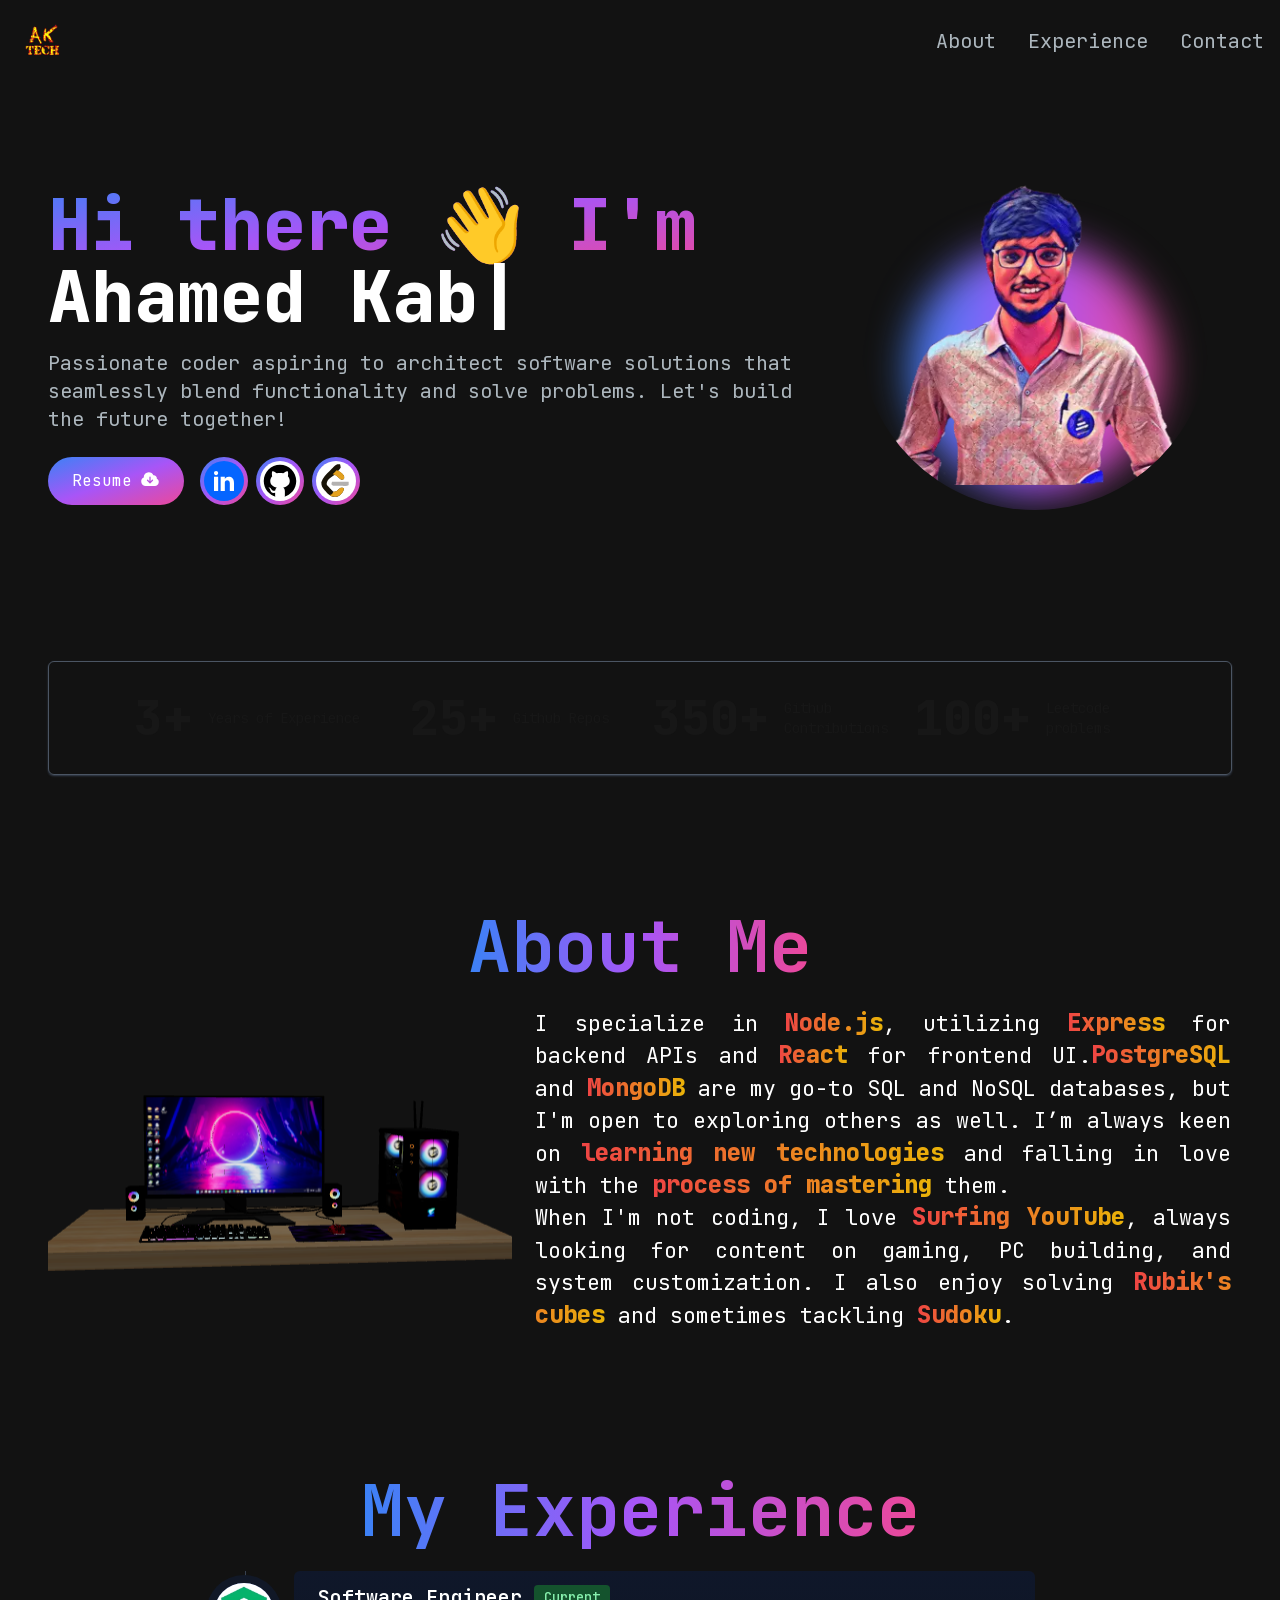
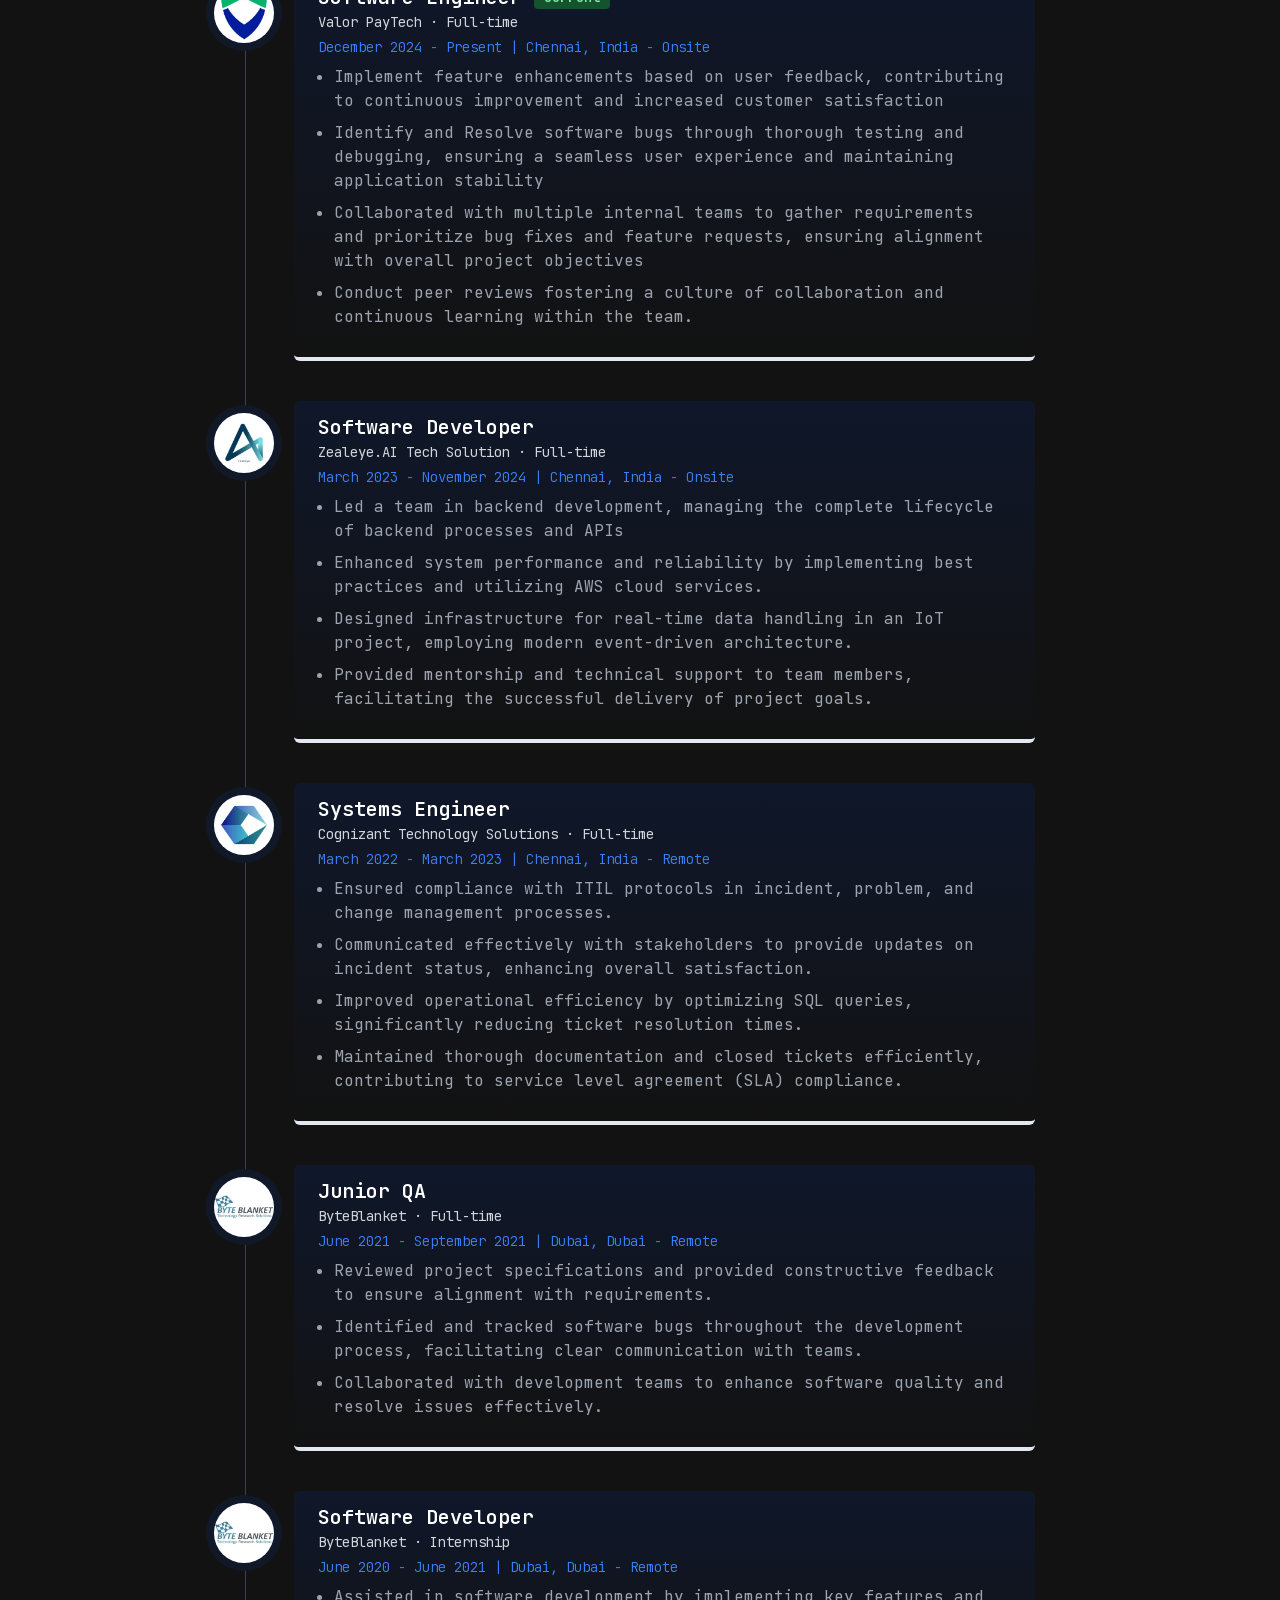
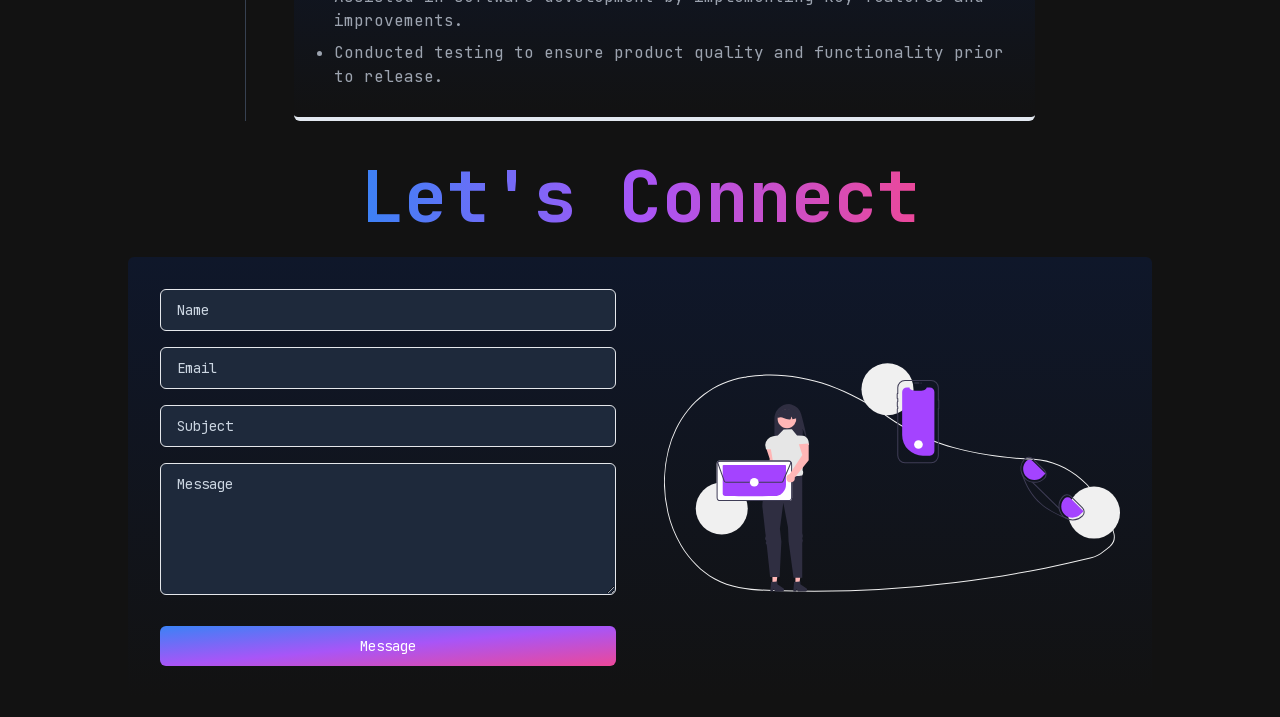
==== index.html @ 82ac4cbe "build release v1.0.0" ====
<!DOCTYPE html><html lang="en"><head><meta charSet="utf-8"/><meta name="viewport" content="width=device-width, initial-scale=1"/><link rel="preload" as="image" href="/assets/me.webp"/><link rel="stylesheet" href="/_next/static/css/5d6eb99ed48c18d6.css" data-precedence="next"/><link rel="preload" as="script" fetchPriority="low" href="/_next/static/chunks/webpack-933ef7fbfdcc2021.js"/><script src="/_next/static/chunks/fd9d1056-e2e73be9bcc6cbc2.js" async=""></script><script src="/_next/static/chunks/117-5543df013e2a34c7.js" async=""></script><script src="/_next/static/chunks/main-app-11e9483196b2728f.js" async=""></script><script src="/_next/static/chunks/b536a0f1-ad74b927c81b9010.js" async=""></script><script src="/_next/static/chunks/269-116ba209f7de1b1a.js" async=""></script><script src="/_next/static/chunks/app/page-adedb5a43abe3341.js" async=""></script><title>Ahamed Kabeer | Portfolio</title><meta name="description" content="Ahamed Kabeer - Fullstack Developer - Portfolio"/><link rel="icon" href="/favicon.ico" type="image/x-icon" sizes="16x16"/><script src="/_next/static/chunks/polyfills-42372ed130431b0a.js" noModule=""></script></head><body class="__variable_89a41b antialiased overflow-x-hidden"><main class="flex min-h-screen flex-col bg-[#121212]"><div class="container mx-auto mt-4 px-6 md:px-12 py-4"><nav class="fixed top-0 left-0 right-0 z-10 bg-[#121212]"><div class="flex flex-wrap items-center justify-between mx-auto p-4"><a href="/" class="text-white text-3xl font-semibold"><img alt="LOGO" loading="lazy" width="50" height="50" decoding="async" data-nimg="1" style="color:transparent" src="/assets/aktechtbg.webp"/></a><div class="mobile-menu block md:hidden"><button class="flex items-center px-3 py-2 border rounded border-slate-200 text-slate-200 hover:text-white hover:border-white"><svg xmlns="http://www.w3.org/2000/svg" viewBox="0 0 24 24" fill="currentColor" aria-hidden="true" data-slot="icon" class="h-5 w-5"><path fill-rule="evenodd" d="M3 6.75A.75.75 0 0 1 3.75 6h16.5a.75.75 0 0 1 0 1.5H3.75A.75.75 0 0 1 3 6.75ZM3 12a.75.75 0 0 1 .75-.75h16.5a.75.75 0 0 1 0 1.5H3.75A.75.75 0 0 1 3 12Zm0 5.25a.75.75 0 0 1 .75-.75h16.5a.75.75 0 0 1 0 1.5H3.75a.75.75 0 0 1-.75-.75Z" clip-rule="evenodd"></path></svg></button></div><div class="menu hidden md:block md:w-auto" id="navbar"><ul class="flex p-4 md:p-0 md:flex-row md:space-x-8 mt-0"><li><a href="#about" class="block py-2 pl-3 pr-4 text-[#ADB7BE] sm:text-xl rounded md:p-0 hover:text-white">About</a></li><li><a href="#experience" class="block py-2 pl-3 pr-4 text-[#ADB7BE] sm:text-xl rounded md:p-0 hover:text-white">Experience</a></li><li><a href="#contact" class="block py-2 pl-3 pr-4 text-[#ADB7BE] sm:text-xl rounded md:p-0 hover:text-white">Contact</a></li></ul></div></div></nav><section class="min-h-[95vh] flex flex-col justify-evenly"><div class="grid grid-cols-1 lg:grid-cols-12 my-4 h-[100%]"><div class="col-span-4 place-self-center mt-4 lg:mt-0 lg:order-1" style="opacity:0;transform:translateX(100%)"><div class="rounded-full bg-transparent relative w-[200px] h-[200px] lg:w-[350px] lg:h-[350px] overflow-hidden mb-6"><div class="bg-gradient-to-r from-blue-500 via-purple-500 to-pink-500 w-[150px] h-[150px] lg:w-[250px] lg:h-[250px] absolute transform -translate-x-1/2 translate-y-1/3 left-1/2 rounded-full blur-[20px]"></div><img alt="me" loading="eager" width="300" height="315" decoding="async" data-nimg="1" class="absolute transform -translate-x-1/2 -translate-y-1/2 top-1/2 left-1/2 object-contain size-[250px] md:size-[300px]" style="color:transparent" src="/assets/me.webp"/></div></div><div class="col-span-8 place-self-center place-items-start gap-4" style="opacity:0;transform:translateX(-100%)"><h1 class="mb-2 lg:mb-4 font-extrabold"><span class="text-transparent text-3xl md:text-4xl lg:text-5xl xl:text-7xl bg-clip-text bg-gradient-to-br from-blue-500 via-purple-500 to-pink-500 ">Hi there <span class="text-white">👋</span> I&#x27;m <!-- --> </span><br/><span class="text-3xl md:text-4xl lg:text-6xl xl:text-7xl text-white"><span class="index-module_type__E-SaG"></span></span></h1><p class="text-[#ADB7BE] text-sm lg:text-xl mb-6">Passionate coder aspiring to architect software solutions that seamlessly blend functionality and solve problems. Let&#x27;s build the future together!</p><div class="flex"><a href="https://drive.google.com/uc?export=download&amp;id=1fbYasujmiErkOaGao3W3VPVMfpAWje-m" target="_blank" aria-label="resume" class="bg-gradient-to-br from-blue-500 via-purple-500 to-pink-500 hover:bg-slate-200 text-white px-6 py-3 rounded-full mr-4"><span class="flex align-middle gap-2">Resume <svg xmlns="http://www.w3.org/2000/svg" viewBox="0 0 24 24" fill="currentColor" aria-hidden="true" data-slot="icon" class="size-5"><path fill-rule="evenodd" d="M10.5 3.75a6 6 0 0 0-5.98 6.496A5.25 5.25 0 0 0 6.75 20.25H18a4.5 4.5 0 0 0 2.206-8.423 3.75 3.75 0 0 0-4.133-4.303A6.001 6.001 0 0 0 10.5 3.75Zm2.25 6a.75.75 0 0 0-1.5 0v4.94l-1.72-1.72a.75.75 0 0 0-1.06 1.06l3 3a.75.75 0 0 0 1.06 0l3-3a.75.75 0 1 0-1.06-1.06l-1.72 1.72V9.75Z" clip-rule="evenodd"></path></svg></span></a><div class="flex gap-2"><a href="https://www.linkedin.com/in/ahamed-kabeer-aktech27/" target="_blank" aria-label="linkedin" class="bg-gradient-to-br from-blue-500 via-purple-500 to-pink-500 px-1 py-1 rounded-full"><span class="block bg-[#0565ff] hover:bg-[#1250b5] rounded-full h-35 w-35"><svg xmlns="http://www.w3.org/2000/svg" x="0px" y="0px" width="40" height="40" viewBox="0 0 48 48"><path fill="transparent" d="M42,37c0,2.762-2.238,5-5,5H11c-2.761,0-5-2.238-5-5V11c0-2.762,2.239-5,5-5h26c2.762,0,5,2.238,5,5V37z"></path><path fill="#FFF" d="M12 19H17V36H12zM14.485 17h-.028C12.965 17 12 15.888 12 14.499 12 13.08 12.995 12 14.514 12c1.521 0 2.458 1.08 2.486 2.499C17 15.887 16.035 17 14.485 17zM36 36h-5v-9.099c0-2.198-1.225-3.698-3.192-3.698-1.501 0-2.313 1.012-2.707 1.99C24.957 25.543 25 26.511 25 27v9h-5V19h5v2.616C25.721 20.5 26.85 19 29.738 19c3.578 0 6.261 2.25 6.261 7.274L36 36 36 36z"></path></svg></span></a><a href="https://github.com/aktech27" target="_blank" aria-label="github" class="bg-gradient-to-br from-blue-500 via-purple-500 to-pink-500 px-1 py-1 rounded-full"><span class="block bg-white hover:bg-slate-400 rounded-full h-35 w-35"><svg xmlns="http://www.w3.org/2000/svg" x="0px" y="0px" width="40" height="40" viewBox="0 0 64 64"><path d="M32 6C17.641 6 6 17.641 6 32c0 12.277 8.512 22.56 19.955 25.286-.592-.141-1.179-.299-1.755-.479V50.85c0 0-.975.325-2.275.325-3.637 0-5.148-3.245-5.525-4.875-.229-.993-.827-1.934-1.469-2.509-.767-.684-1.126-.686-1.131-.92-.01-.491.658-.471.975-.471 1.625 0 2.857 1.729 3.429 2.623 1.417 2.207 2.938 2.577 3.721 2.577.975 0 1.817-.146 2.397-.426.268-1.888 1.108-3.57 2.478-4.774-6.097-1.219-10.4-4.716-10.4-10.4 0-2.928 1.175-5.619 3.133-7.792C19.333 23.641 19 22.494 19 20.625c0-1.235.086-2.751.65-4.225 0 0 3.708.026 7.205 3.338C28.469 19.268 30.196 19 32 19s3.531.268 5.145.738c3.497-3.312 7.205-3.338 7.205-3.338.567 1.474.65 2.99.65 4.225 0 2.015-.268 3.19-.432 3.697C46.466 26.475 47.6 29.124 47.6 32c0 5.684-4.303 9.181-10.4 10.4 1.628 1.43 2.6 3.513 2.6 5.85v8.557c-.576.181-1.162.338-1.755.479C49.488 54.56 58 44.277 58 32 58 17.641 46.359 6 32 6zM33.813 57.93C33.214 57.972 32.61 58 32 58 32.61 58 33.213 57.971 33.813 57.93zM37.786 57.346c-1.164.265-2.357.451-3.575.554C35.429 57.797 36.622 57.61 37.786 57.346zM32 58c-.61 0-1.214-.028-1.813-.07C30.787 57.971 31.39 58 32 58zM29.788 57.9c-1.217-.103-2.411-.289-3.574-.554C27.378 57.61 28.571 57.797 29.788 57.9z"></path></svg></span></a><a href="https://leetcode.com/u/aktech27/" target="_blank" aria-label="leetcode" class="bg-gradient-to-br from-blue-500 via-purple-500 to-pink-500 px-1 py-1 rounded-full"><span class="block bg-white hover:bg-slate-400 rounded-full h-35 w-35"><svg version="1.1" xmlns="http://www.w3.org/2000/svg" width="40" height="40" viewBox="-5 -5 60 60"><path d="M0 0 C0.75 2.1875 0.75 2.1875 1 5 C-0.9375 7.8125 -0.9375 7.8125 -3 10 C-2.443125 10.226875 -1.88625 10.45375 -1.3125 10.6875 C1.72662564 12.41240914 3.75753345 14.32149829 6 17 C6.3125 19.8125 6.3125 19.8125 6 22 C4.27734375 22.72265625 4.27734375 22.72265625 2 23 C-0.44358254 21.31703171 -2.5016468 19.37848495 -4.68359375 17.37109375 C-6.93759323 15.67879655 -6.93759323 15.67879655 -9.55078125 16.578125 C-11.95931108 17.97637836 -13.7821883 19.34904187 -15.75 21.3125 C-16.34296875 21.88613281 -16.9359375 22.45976562 -17.546875 23.05078125 C-19.34159757 25.45821825 -19.88857128 26.99606751 -20 30 C-18.71874277 32.22306481 -18.71874277 32.22306481 -16.75 34.125 C-16.12609375 34.78757813 -15.5021875 35.45015625 -14.859375 36.1328125 C-14.24578125 36.74898437 -13.6321875 37.36515625 -13 38 C-12.21302734 38.86238281 -12.21302734 38.86238281 -11.41015625 39.7421875 C-10.02731131 41.25655105 -10.02731131 41.25655105 -7.6875 41 C-4.73699582 40.0830191 -4.73699582 40.0830191 -2 37.375 C1 35 1 35 3.875 35.1875 C4.57625 35.455625 5.2775 35.72375 6 36 C5.34170069 41.22130545 3.36875461 43.34229276 -0.62109375 46.58984375 C-4.01778116 48.60331527 -6.63839843 48.97732895 -10.546875 48.68359375 C-15.11897665 47.40952084 -17.86880437 44.42621192 -21 41 C-21.59167969 40.41347656 -22.18335938 39.82695313 -22.79296875 39.22265625 C-26.45552055 35.38611149 -28.09821825 32.50022194 -28 27 C-25.84172795 19.53637198 -20.53907661 14.9111148 -15.125 9.5625 C-14.22652344 8.64017578 -13.32804687 7.71785156 -12.40234375 6.76757812 C-11.52964844 5.89681641 -10.65695313 5.02605469 -9.7578125 4.12890625 C-8.9652002 3.33556885 -8.17258789 2.54223145 -7.35595703 1.72485352 C-4.63474183 -0.2674144 -3.29522283 -0.38606191 0 0 Z " fill="#191407" transform="translate(31,0)"></path><path d="M0 0 C8.25 0 16.5 0 25 0 C25 1.65 25 3.3 25 5 C22.52401267 7.47598733 15.89139842 6.1855126 12.5625 6.1875 C10.94891602 6.20586914 10.94891602 6.20586914 9.30273438 6.22460938 C8.27599609 6.22654297 7.24925781 6.22847656 6.19140625 6.23046875 C4.77130249 6.23663208 4.77130249 6.23663208 3.32250977 6.24291992 C1 6 1 6 -1 4 C-0.67 2.68 -0.34 1.36 0 0 Z " fill="#B3B1B0" transform="translate(19,26)"></path><path d="M0 0 C0.70125 0.268125 1.4025 0.53625 2.125 0.8125 C1.4664713 6.03562488 -0.52184096 8.13548254 -4.47265625 11.421875 C-8.4410843 13.71904636 -12.44063186 13.74388216 -16.875 12.8125 C-17.535 12.1525 -18.195 11.4925 -18.875 10.8125 C-17.885 10.4825 -16.895 10.1525 -15.875 9.8125 C-15.58625 9.1525 -15.2975 8.4925 -15 7.8125 C-14.62875 7.1525 -14.2575 6.4925 -13.875 5.8125 C-13.1325 5.668125 -12.39 5.52375 -11.625 5.375 C-8.57616577 4.98742363 -8.57616577 4.98742363 -5.875 2.1875 C-2.875 -0.1875 -2.875 -0.1875 0 0 Z " fill="#E5A21D" transform="translate(34.875,35.1875)"></path><path d="M0 0 C4.7534032 1.39805977 8.11007589 4.02027286 11 8 C11.375 10.875 11.375 10.875 11 13 C9.28125 13.7109375 9.28125 13.7109375 7 14 C4.78125 12.6015625 4.78125 12.6015625 2.5 10.625 C-0.60062154 7.95973971 -1.90717722 7.0232057 -6 6 C-4.02 4.02 -2.04 2.04 0 0 Z " fill="#E2A01E" transform="translate(26,9)"></path></svg></span></a></div></div></div></div><div class="container mx-auto px-4 py-8 rounded-md shadow-sm shadow-gray-700 border-[1px] border-gray-600" style="opacity:0;transform:scale(0)"><div class="flex flex-wrap gap-6 max-w-[80vw] mx-auto"><div class="flex-1 flex gap-4 items-center justify-center"><div class="text-3xl lg:text-5xl font-extrabold"><span>0</span>+</div><div class="text-sm">Years of Experience</div></div><div class="flex-1 flex gap-4 items-center justify-center"><div class="text-3xl lg:text-5xl font-extrabold"><span>0</span>+</div><div class="text-sm">Github Repos</div></div><div class="flex-1 flex gap-4 items-center justify-center"><div class="text-3xl lg:text-5xl font-extrabold"><span>0</span>+</div><div class="text-sm">Github Contributions</div></div><div class="flex-1 flex gap-4 items-center justify-center"><div class="text-3xl lg:text-5xl font-extrabold"><span>0</span>+</div><div class="text-sm">Leetcode problems</div></div></div></div></section><section id="about" class="text-white scroll-mt-[80px] min-h-[60vh]"><div><h2 class="relative text-3xl font-bold my-6 text-center"><span class="text-transparent md:text-4xl lg:text-5xl xl:text-7xl bg-clip-text bg-gradient-to-r from-blue-500 via-purple-500 to-pink-500 ">About Me</span></h2></div><div class="flex flex-col-reverse justify-center gap-6 lg:flex-row"><div class="h-[30vh] lg:h-auto lg:w-[40%]"><div style="position:relative;width:100%;height:100%;overflow:hidden;pointer-events:auto;cursor:grab"><div style="width:100%;height:100%"><canvas style="display:block"></canvas></div></div></div><div class="lg:w-[60%] md:text-[1.35rem] text-justify" style="opacity:0;transform:translateX(100%)"><div>I specialize in <span class="text-transparent font-extrabold md:text-2xl bg-clip-text bg-gradient-to-r from-red-500 to-yellow-500 ">Node.js</span>, utilizing <span class="text-transparent font-extrabold md:text-2xl bg-clip-text bg-gradient-to-r from-red-500 to-yellow-500 ">Express</span> for backend APIs and <span class="text-transparent font-extrabold md:text-2xl bg-clip-text bg-gradient-to-r from-red-500 to-yellow-500 ">React</span> for frontend UI.<span class="text-transparent font-extrabold md:text-2xl bg-clip-text bg-gradient-to-r from-red-500 to-yellow-500 ">PostgreSQL</span> and <span class="text-transparent font-extrabold md:text-2xl bg-clip-text bg-gradient-to-r from-red-500 to-yellow-500 ">MongoDB</span> are my go-to SQL and NoSQL databases, but I&#x27;m open to exploring others as well. I’m always keen on <span class="text-transparent font-extrabold md:text-2xl bg-clip-text bg-gradient-to-r from-red-500 to-yellow-500 ">learning new technologies</span> and falling in love with the <span class="text-transparent font-extrabold md:text-2xl bg-clip-text bg-gradient-to-r from-red-500 to-yellow-500 ">process of mastering</span> them.</div><div>When I&#x27;m not coding, I love <span class="text-transparent font-extrabold md:text-2xl bg-clip-text bg-gradient-to-r from-red-500 to-yellow-500 ">Surfing YouTube</span>, always looking for content on gaming, PC building, and system customization. I also enjoy solving <span class="text-transparent font-extrabold md:text-2xl bg-clip-text bg-gradient-to-r from-red-500 to-yellow-500 "> Rubik&#x27;s cubes</span> and sometimes tackling <span class="text-transparent font-extrabold md:text-2xl bg-clip-text bg-gradient-to-r from-red-500 to-yellow-500 ">Sudoku</span>.</div></div></div></section><section id="experience" class="scroll-mt-[80px]"><div><h2 class="relative text-3xl font-bold my-6 text-center"><span class="text-transparent md:text-4xl lg:text-5xl xl:text-7xl bg-clip-text bg-gradient-to-r from-blue-500 via-purple-500 to-pink-500 ">My Experience</span></h2></div><ol class="relative border-s border-gray-700 mx-auto w-auto md:w-3/4 lg:w-2/3"><li class="mb-10 ml-4 md:ml-12 px-6 py-3 border-slate-200 border-b-4 bg-gradient-to-b from-slate-900 rounded-md" style="opacity:0;transform:translateY(50%)"><span class="absolute -left-4 md:-left-8 flex items-center justify-center size-[30px] md:size-[60px] rounded-full ring-4 md:ring-8 ring-gray-900 bg-blue-900 overflow-hidden"><img alt="valor-logo" loading="lazy" width="100" height="100" decoding="async" data-nimg="1" class="object-contain" style="color:transparent" src="/assets/valor.webp"/></span><h3 class="flex items-center mb-1 text-lg md:text-xl font-semibold text-white">Software Engineer<!-- --> <span class="text-sm font-medium me-2 px-2.5 py-0.5 rounded bg-green-900 text-green-300 ms-3">Current</span></h3><span class="block mb-2 text-sm md:text-md font-normal leading-none text-gray-300">Valor PayTech · Full-time</span><time class="block mb-2 text-xs md:text-sm font-light leading-none text-blue-500">December 2024 - Present<!-- --> | <!-- -->Chennai, India - Onsite</time><ul class="mb-4 text-xs md:text-base font-normal text-gray-400 list-disc"><li class="mb-2 ml-4">Implement feature enhancements based on user feedback, contributing to continuous improvement and increased customer satisfaction</li><li class="mb-2 ml-4">Identify and Resolve software bugs through thorough testing and debugging, ensuring a seamless user experience and maintaining application stability</li><li class="mb-2 ml-4">Collaborated with multiple internal teams to gather requirements and prioritize bug fixes and feature requests, ensuring alignment with overall project objectives</li><li class="mb-2 ml-4">Conduct peer reviews fostering a culture of collaboration and continuous learning within the team.</li></ul></li><li class="mb-10 ml-4 md:ml-12 px-6 py-3 border-slate-200 border-b-4 bg-gradient-to-b from-slate-900 rounded-md" style="opacity:0;transform:translateY(50%)"><span class="absolute -left-4 md:-left-8 flex items-center justify-center size-[30px] md:size-[60px] rounded-full ring-4 md:ring-8 ring-gray-900 bg-blue-900 overflow-hidden"><img alt="zealeye-logo" loading="lazy" width="100" height="100" decoding="async" data-nimg="1" class="object-contain" style="color:transparent" src="/assets/zealeye.webp"/></span><h3 class="flex items-center mb-1 text-lg md:text-xl font-semibold text-white">Software Developer<!-- --> </h3><span class="block mb-2 text-sm md:text-md font-normal leading-none text-gray-300">Zealeye.AI Tech Solution · Full-time</span><time class="block mb-2 text-xs md:text-sm font-light leading-none text-blue-500">March 2023 - November 2024<!-- --> | <!-- -->Chennai, India - Onsite</time><ul class="mb-4 text-xs md:text-base font-normal text-gray-400 list-disc"><li class="mb-2 ml-4">Led a team in backend development, managing the complete lifecycle of backend processes and APIs</li><li class="mb-2 ml-4">Enhanced system performance and reliability by implementing best practices and utilizing AWS cloud services.</li><li class="mb-2 ml-4">Designed infrastructure for real-time data handling in an IoT project, employing modern event-driven architecture.</li><li class="mb-2 ml-4">Provided mentorship and technical support to team members, facilitating the successful delivery of project goals.</li></ul></li><li class="mb-10 ml-4 md:ml-12 px-6 py-3 border-slate-200 border-b-4 bg-gradient-to-b from-slate-900 rounded-md" style="opacity:0;transform:translateY(50%)"><span class="absolute -left-4 md:-left-8 flex items-center justify-center size-[30px] md:size-[60px] rounded-full ring-4 md:ring-8 ring-gray-900 bg-blue-900 overflow-hidden"><img alt="cognizant-logo" loading="lazy" width="100" height="100" decoding="async" data-nimg="1" class="object-contain" style="color:transparent" src="/assets/cognizant.webp"/></span><h3 class="flex items-center mb-1 text-lg md:text-xl font-semibold text-white">Systems Engineer<!-- --> </h3><span class="block mb-2 text-sm md:text-md font-normal leading-none text-gray-300">Cognizant Technology Solutions · Full-time</span><time class="block mb-2 text-xs md:text-sm font-light leading-none text-blue-500">March 2022 - March 2023<!-- --> | <!-- -->Chennai, India - Remote</time><ul class="mb-4 text-xs md:text-base font-normal text-gray-400 list-disc"><li class="mb-2 ml-4">Ensured compliance with ITIL protocols in incident, problem, and change management processes.</li><li class="mb-2 ml-4">Communicated effectively with stakeholders to provide updates on incident status, enhancing overall satisfaction.</li><li class="mb-2 ml-4">Improved operational efficiency by optimizing SQL queries, significantly reducing ticket resolution times.</li><li class="mb-2 ml-4">Maintained thorough documentation and closed tickets efficiently, contributing to service level agreement (SLA) compliance.</li></ul></li><li class="mb-10 ml-4 md:ml-12 px-6 py-3 border-slate-200 border-b-4 bg-gradient-to-b from-slate-900 rounded-md" style="opacity:0;transform:translateY(50%)"><span class="absolute -left-4 md:-left-8 flex items-center justify-center size-[30px] md:size-[60px] rounded-full ring-4 md:ring-8 ring-gray-900 bg-blue-900 overflow-hidden"><img alt="byteblanket-logo" loading="lazy" width="100" height="100" decoding="async" data-nimg="1" class="object-contain" style="color:transparent" src="/assets/byteblanket.webp"/></span><h3 class="flex items-center mb-1 text-lg md:text-xl font-semibold text-white">Junior QA<!-- --> </h3><span class="block mb-2 text-sm md:text-md font-normal leading-none text-gray-300">ByteBlanket · Full-time</span><time class="block mb-2 text-xs md:text-sm font-light leading-none text-blue-500">June 2021 - September 2021<!-- --> | <!-- -->Dubai, Dubai - Remote</time><ul class="mb-4 text-xs md:text-base font-normal text-gray-400 list-disc"><li class="mb-2 ml-4">Reviewed project specifications and provided constructive feedback to ensure alignment with requirements.</li><li class="mb-2 ml-4">Identified and tracked software bugs throughout the development process, facilitating clear communication with teams.</li><li class="mb-2 ml-4">Collaborated with development teams to enhance software quality and resolve issues effectively.</li></ul></li><li class="mb-10 ml-4 md:ml-12 px-6 py-3 border-slate-200 border-b-4 bg-gradient-to-b from-slate-900 rounded-md" style="opacity:0;transform:translateY(50%)"><span class="absolute -left-4 md:-left-8 flex items-center justify-center size-[30px] md:size-[60px] rounded-full ring-4 md:ring-8 ring-gray-900 bg-blue-900 overflow-hidden"><img alt="byteblanket-logo" loading="lazy" width="100" height="100" decoding="async" data-nimg="1" class="object-contain" style="color:transparent" src="/assets/byteblanket.webp"/></span><h3 class="flex items-center mb-1 text-lg md:text-xl font-semibold text-white">Software Developer<!-- --> </h3><span class="block mb-2 text-sm md:text-md font-normal leading-none text-gray-300">ByteBlanket · Internship</span><time class="block mb-2 text-xs md:text-sm font-light leading-none text-blue-500">June 2020 - June 2021<!-- --> | <!-- -->Dubai, Dubai - Remote</time><ul class="mb-4 text-xs md:text-base font-normal text-gray-400 list-disc"><li class="mb-2 ml-4">Assisted in software development by implementing key features and improvements.</li><li class="mb-2 ml-4">Conducted testing to ensure product quality and functionality prior to release.</li></ul></li></ol></section><section id="contact" class="text-white scroll-mt-[80px] min-h-[60vh]"><div><h2 class="relative text-3xl font-bold my-6 text-center"><span class="text-transparent md:text-4xl lg:text-5xl xl:text-7xl bg-clip-text bg-gradient-to-r from-blue-500 via-purple-500 to-pink-500 ">Let&#x27;s Connect</span></h2></div><div class="mt-6"><div class="grid sm:grid-cols-2 items-start gap-12 p-8 mx-auto max-w-5xl bg-gradient-to-b from-slate-900 rounded-md"><form class="ml-auto space-y-4"><input type="text" placeholder="Name" required="" class="w-full bg-slate-800 placeholder-slate-300 text-white rounded-md py-2.5 px-4 border text-sm outline-none focus:border-blue-500" name="name"/><input type="email" placeholder="Email" required="" class="w-full bg-slate-800 placeholder-slate-300 text-white rounded-md py-2.5 px-4 border text-sm outline-none focus:border-blue-500" name="email"/><input type="text" placeholder="Subject" required="" class="w-full bg-slate-800 placeholder-slate-300 text-white rounded-md py-2.5 px-4 border text-sm outline-none focus:border-blue-500" name="subject"/><textarea name="message" placeholder="Message" rows="6" class="w-full bg-slate-800 placeholder-slate-300 text-white rounded-md px-4 border text-sm pt-2.5 outline-none focus:border-blue-500"></textarea><button type="submit" class="rounded-md text-sm px-4 py-2.5 w-full !mt-6 bg-gradient-to-br from-blue-500 via-purple-500 to-pink-500 hover:bg-slate-200 text-white mr-4">Message</button></form><div class="relative h-full"><img alt="Contact" loading="lazy" decoding="async" data-nimg="fill" style="position:absolute;height:100%;width:100%;left:0;top:0;right:0;bottom:0;color:transparent" src="/assets/contact.svg"/></div></div></div></section></div></main><script src="/_next/static/chunks/webpack-933ef7fbfdcc2021.js" async=""></script><script>(self.__next_f=self.__next_f||[]).push([0]);self.__next_f.push([2,null])</script><script>self.__next_f.push([1,"1:HL[\"/_next/static/css/5d6eb99ed48c18d6.css\",\"style\"]\n"])</script><script>self.__next_f.push([1,"2:I[2846,[],\"\"]\n4:I[2593,[\"689\",\"static/chunks/b536a0f1-ad74b927c81b9010.js\",\"269\",\"static/chunks/269-116ba209f7de1b1a.js\",\"931\",\"static/chunks/app/page-adedb5a43abe3341.js\"],\"default\"]\n5:I[9166,[\"689\",\"static/chunks/b536a0f1-ad74b927c81b9010.js\",\"269\",\"static/chunks/269-116ba209f7de1b1a.js\",\"931\",\"static/chunks/app/page-adedb5a43abe3341.js\"],\"default\"]\n6:I[9535,[\"689\",\"static/chunks/b536a0f1-ad74b927c81b9010.js\",\"269\",\"static/chunks/269-116ba209f7de1b1a.js\",\"931\",\"static/chunks/app/page-adedb5a43abe3341.js\"],\"default\"]\n7:I[5373,[\"689\",\"static/chunks/b536a0f1-ad74b927c81b9010.js\",\"269\",\"static/chunks/269-116ba209f7de1b1a.js\",\"931\",\"static/chunks/app/page-adedb5a43abe3341.js\"],\"default\"]\n8:I[4048,[\"689\",\"static/chunks/b536a0f1-ad74b927c81b9010.js\",\"269\",\"static/chunks/269-116ba209f7de1b1a.js\",\"931\",\"static/chunks/app/page-adedb5a43abe3341.js\"],\"default\"]\n9:I[4707,[],\"\"]\na:I[6423,[],\"\"]\nc:I[1060,[],\"\"]\nd:[]\n"])</script><script>self.__next_f.push([1,"0:[\"$\",\"$L2\",null,{\"buildId\":\"WBBKuAJ203uMpIQsUr0Ee\",\"assetPrefix\":\"\",\"urlParts\":[\"\",\"\"],\"initialTree\":[\"\",{\"children\":[\"__PAGE__\",{}]},\"$undefined\",\"$undefined\",true],\"initialSeedData\":[\"\",{\"children\":[\"__PAGE__\",{},[[\"$L3\",[\"$\",\"main\",null,{\"className\":\"flex min-h-screen flex-col bg-[#121212]\",\"children\":[\"$\",\"div\",null,{\"className\":\"container mx-auto mt-4 px-6 md:px-12 py-4\",\"children\":[[\"$\",\"$L4\",null,{}],[\"$\",\"$L5\",null,{}],[\"$\",\"$L6\",null,{}],[\"$\",\"$L7\",null,{}],[\"$\",\"$L8\",null,{}]]}]}],null],null],null]},[[[[\"$\",\"link\",\"0\",{\"rel\":\"stylesheet\",\"href\":\"/_next/static/css/5d6eb99ed48c18d6.css\",\"precedence\":\"next\",\"crossOrigin\":\"$undefined\"}]],[\"$\",\"html\",null,{\"lang\":\"en\",\"children\":[\"$\",\"body\",null,{\"className\":\"__variable_89a41b antialiased overflow-x-hidden\",\"children\":[\"$\",\"$L9\",null,{\"parallelRouterKey\":\"children\",\"segmentPath\":[\"children\"],\"error\":\"$undefined\",\"errorStyles\":\"$undefined\",\"errorScripts\":\"$undefined\",\"template\":[\"$\",\"$La\",null,{}],\"templateStyles\":\"$undefined\",\"templateScripts\":\"$undefined\",\"notFound\":[[\"$\",\"title\",null,{\"children\":\"404: This page could not be found.\"}],[\"$\",\"div\",null,{\"style\":{\"fontFamily\":\"system-ui,\\\"Segoe UI\\\",Roboto,Helvetica,Arial,sans-serif,\\\"Apple Color Emoji\\\",\\\"Segoe UI Emoji\\\"\",\"height\":\"100vh\",\"textAlign\":\"center\",\"display\":\"flex\",\"flexDirection\":\"column\",\"alignItems\":\"center\",\"justifyContent\":\"center\"},\"children\":[\"$\",\"div\",null,{\"children\":[[\"$\",\"style\",null,{\"dangerouslySetInnerHTML\":{\"__html\":\"body{color:#000;background:#fff;margin:0}.next-error-h1{border-right:1px solid rgba(0,0,0,.3)}@media (prefers-color-scheme:dark){body{color:#fff;background:#000}.next-error-h1{border-right:1px solid rgba(255,255,255,.3)}}\"}}],[\"$\",\"h1\",null,{\"className\":\"next-error-h1\",\"style\":{\"display\":\"inline-block\",\"margin\":\"0 20px 0 0\",\"padding\":\"0 23px 0 0\",\"fontSize\":24,\"fontWeight\":500,\"verticalAlign\":\"top\",\"lineHeight\":\"49px\"},\"children\":\"404\"}],[\"$\",\"div\",null,{\"style\":{\"display\":\"inline-block\"},\"children\":[\"$\",\"h2\",null,{\"style\":{\"fontSize\":14,\"fontWeight\":400,\"lineHeight\":\"49px\",\"margin\":0},\"children\":\"This page could not be found.\"}]}]]}]}]],\"notFoundStyles\":[]}]}]}]],null],null],\"couldBeIntercepted\":false,\"initialHead\":[null,\"$Lb\"],\"globalErrorComponent\":\"$c\",\"missingSlots\":\"$Wd\"}]\n"])</script><script>self.__next_f.push([1,"b:[[\"$\",\"meta\",\"0\",{\"name\":\"viewport\",\"content\":\"width=device-width, initial-scale=1\"}],[\"$\",\"meta\",\"1\",{\"charSet\":\"utf-8\"}],[\"$\",\"title\",\"2\",{\"children\":\"Ahamed Kabeer | Portfolio\"}],[\"$\",\"meta\",\"3\",{\"name\":\"description\",\"content\":\"Ahamed Kabeer - Fullstack Developer - Portfolio\"}],[\"$\",\"link\",\"4\",{\"rel\":\"icon\",\"href\":\"/favicon.ico\",\"type\":\"image/x-icon\",\"sizes\":\"16x16\"}]]\n3:null\n"])</script></body></html>
---- _next/static/css/5d6eb99ed48c18d6.css ----
@font-face{font-family:__JetBrains_Mono_89a41b;font-style:normal;font-weight:100;font-display:swap;src:url(/_next/static/media/886030b0b59bc5a7-s.woff2) format("woff2");unicode-range:u+0460-052f,u+1c80-1c8a,u+20b4,u+2de0-2dff,u+a640-a69f,u+fe2e-fe2f}@font-face{font-family:__JetBrains_Mono_89a41b;font-style:normal;font-weight:100;font-display:swap;src:url(/_next/static/media/0aa834ed78bf6d07-s.woff2) format("woff2");unicode-range:u+0301,u+0400-045f,u+0490-0491,u+04b0-04b1,u+2116}@font-face{font-family:__JetBrains_Mono_89a41b;font-style:normal;font-weight:100;font-display:swap;src:url(/_next/static/media/67957d42bae0796d-s.woff2) format("woff2");unicode-range:u+0370-0377,u+037a-037f,u+0384-038a,u+038c,u+038e-03a1,u+03a3-03ff}@font-face{font-family:__JetBrains_Mono_89a41b;font-style:normal;font-weight:100;font-display:swap;src:url(/_next/static/media/f911b923c6adde36-s.woff2) format("woff2");unicode-range:u+0102-0103,u+0110-0111,u+0128-0129,u+0168-0169,u+01a0-01a1,u+01af-01b0,u+0300-0301,u+0303-0304,u+0308-0309,u+0323,u+0329,u+1ea0-1ef9,u+20ab}@font-face{font-family:__JetBrains_Mono_89a41b;font-style:normal;font-weight:100;font-display:swap;src:url(/_next/static/media/939c4f875ee75fbb-s.woff2) format("woff2");unicode-range:u+0100-02ba,u+02bd-02c5,u+02c7-02cc,u+02ce-02d7,u+02dd-02ff,u+0304,u+0308,u+0329,u+1d00-1dbf,u+1e00-1e9f,u+1ef2-1eff,u+2020,u+20a0-20ab,u+20ad-20c4,u+2113,u+2c60-2c7f,u+a720-a7ff}@font-face{font-family:__JetBrains_Mono_89a41b;font-style:normal;font-weight:100;font-display:swap;src:url(/_next/static/media/bb3ef058b751a6ad-s.p.woff2) format("woff2");unicode-range:u+00??,u+0131,u+0152-0153,u+02bb-02bc,u+02c6,u+02da,u+02dc,u+0304,u+0308,u+0329,u+2000-206f,u+20ac,u+2122,u+2191,u+2193,u+2212,u+2215,u+feff,u+fffd}@font-face{font-family:__JetBrains_Mono_89a41b;font-style:normal;font-weight:200;font-display:swap;src:url(/_next/static/media/886030b0b59bc5a7-s.woff2) format("woff2");unicode-range:u+0460-052f,u+1c80-1c8a,u+20b4,u+2de0-2dff,u+a640-a69f,u+fe2e-fe2f}@font-face{font-family:__JetBrains_Mono_89a41b;font-style:normal;font-weight:200;font-display:swap;src:url(/_next/static/media/0aa834ed78bf6d07-s.woff2) format("woff2");unicode-range:u+0301,u+0400-045f,u+0490-0491,u+04b0-04b1,u+2116}@font-face{font-family:__JetBrains_Mono_89a41b;font-style:normal;font-weight:200;font-display:swap;src:url(/_next/static/media/67957d42bae0796d-s.woff2) format("woff2");unicode-range:u+0370-0377,u+037a-037f,u+0384-038a,u+038c,u+038e-03a1,u+03a3-03ff}@font-face{font-family:__JetBrains_Mono_89a41b;font-style:normal;font-weight:200;font-display:swap;src:url(/_next/static/media/f911b923c6adde36-s.woff2) format("woff2");unicode-range:u+0102-0103,u+0110-0111,u+0128-0129,u+0168-0169,u+01a0-01a1,u+01af-01b0,u+0300-0301,u+0303-0304,u+0308-0309,u+0323,u+0329,u+1ea0-1ef9,u+20ab}@font-face{font-family:__JetBrains_Mono_89a41b;font-style:normal;font-weight:200;font-display:swap;src:url(/_next/static/media/939c4f875ee75fbb-s.woff2) format("woff2");unicode-range:u+0100-02ba,u+02bd-02c5,u+02c7-02cc,u+02ce-02d7,u+02dd-02ff,u+0304,u+0308,u+0329,u+1d00-1dbf,u+1e00-1e9f,u+1ef2-1eff,u+2020,u+20a0-20ab,u+20ad-20c4,u+2113,u+2c60-2c7f,u+a720-a7ff}@font-face{font-family:__JetBrains_Mono_89a41b;font-style:normal;font-weight:200;font-display:swap;src:url(/_next/static/media/bb3ef058b751a6ad-s.p.woff2) format("woff2");unicode-range:u+00??,u+0131,u+0152-0153,u+02bb-02bc,u+02c6,u+02da,u+02dc,u+0304,u+0308,u+0329,u+2000-206f,u+20ac,u+2122,u+2191,u+2193,u+2212,u+2215,u+feff,u+fffd}@font-face{font-family:__JetBrains_Mono_89a41b;font-style:normal;font-weight:300;font-display:swap;src:url(/_next/static/media/886030b0b59bc5a7-s.woff2) format("woff2");unicode-range:u+0460-052f,u+1c80-1c8a,u+20b4,u+2de0-2dff,u+a640-a69f,u+fe2e-fe2f}@font-face{font-family:__JetBrains_Mono_89a41b;font-style:normal;font-weight:300;font-display:swap;src:url(/_next/static/media/0aa834ed78bf6d07-s.woff2) format("woff2");unicode-range:u+0301,u+0400-045f,u+0490-0491,u+04b0-04b1,u+2116}@font-face{font-family:__JetBrains_Mono_89a41b;font-style:normal;font-weight:300;font-display:swap;src:url(/_next/static/media/67957d42bae0796d-s.woff2) format("woff2");unicode-range:u+0370-0377,u+037a-037f,u+0384-038a,u+038c,u+038e-03a1,u+03a3-03ff}@font-face{font-family:__JetBrains_Mono_89a41b;font-style:normal;font-weight:300;font-display:swap;src:url(/_next/static/media/f911b923c6adde36-s.woff2) format("woff2");unicode-range:u+0102-0103,u+0110-0111,u+0128-0129,u+0168-0169,u+01a0-01a1,u+01af-01b0,u+0300-0301,u+0303-0304,u+0308-0309,u+0323,u+0329,u+1ea0-1ef9,u+20ab}@font-face{font-family:__JetBrains_Mono_89a41b;font-style:normal;font-weight:300;font-display:swap;src:url(/_next/static/media/939c4f875ee75fbb-s.woff2) format("woff2");unicode-range:u+0100-02ba,u+02bd-02c5,u+02c7-02cc,u+02ce-02d7,u+02dd-02ff,u+0304,u+0308,u+0329,u+1d00-1dbf,u+1e00-1e9f,u+1ef2-1eff,u+2020,u+20a0-20ab,u+20ad-20c4,u+2113,u+2c60-2c7f,u+a720-a7ff}@font-face{font-family:__JetBrains_Mono_89a41b;font-style:normal;font-weight:300;font-display:swap;src:url(/_next/static/media/bb3ef058b751a6ad-s.p.woff2) format("woff2");unicode-range:u+00??,u+0131,u+0152-0153,u+02bb-02bc,u+02c6,u+02da,u+02dc,u+0304,u+0308,u+0329,u+2000-206f,u+20ac,u+2122,u+2191,u+2193,u+2212,u+2215,u+feff,u+fffd}@font-face{font-family:__JetBrains_Mono_89a41b;font-style:normal;font-weight:400;font-display:swap;src:url(/_next/static/media/886030b0b59bc5a7-s.woff2) format("woff2");unicode-range:u+0460-052f,u+1c80-1c8a,u+20b4,u+2de0-2dff,u+a640-a69f,u+fe2e-fe2f}@font-face{font-family:__JetBrains_Mono_89a41b;font-style:normal;font-weight:400;font-display:swap;src:url(/_next/static/media/0aa834ed78bf6d07-s.woff2) format("woff2");unicode-range:u+0301,u+0400-045f,u+0490-0491,u+04b0-04b1,u+2116}@font-face{font-family:__JetBrains_Mono_89a41b;font-style:normal;font-weight:400;font-display:swap;src:url(/_next/static/media/67957d42bae0796d-s.woff2) format("woff2");unicode-range:u+0370-0377,u+037a-037f,u+0384-038a,u+038c,u+038e-03a1,u+03a3-03ff}@font-face{font-family:__JetBrains_Mono_89a41b;font-style:normal;font-weight:400;font-display:swap;src:url(/_next/static/media/f911b923c6adde36-s.woff2) format("woff2");unicode-range:u+0102-0103,u+0110-0111,u+0128-0129,u+0168-0169,u+01a0-01a1,u+01af-01b0,u+0300-0301,u+0303-0304,u+0308-0309,u+0323,u+0329,u+1ea0-1ef9,u+20ab}@font-face{font-family:__JetBrains_Mono_89a41b;font-style:normal;font-weight:400;font-display:swap;src:url(/_next/static/media/939c4f875ee75fbb-s.woff2) format("woff2");unicode-range:u+0100-02ba,u+02bd-02c5,u+02c7-02cc,u+02ce-02d7,u+02dd-02ff,u+0304,u+0308,u+0329,u+1d00-1dbf,u+1e00-1e9f,u+1ef2-1eff,u+2020,u+20a0-20ab,u+20ad-20c4,u+2113,u+2c60-2c7f,u+a720-a7ff}@font-face{font-family:__JetBrains_Mono_89a41b;font-style:normal;font-weight:400;font-display:swap;src:url(/_next/static/media/bb3ef058b751a6ad-s.p.woff2) format("woff2");unicode-range:u+00??,u+0131,u+0152-0153,u+02bb-02bc,u+02c6,u+02da,u+02dc,u+0304,u+0308,u+0329,u+2000-206f,u+20ac,u+2122,u+2191,u+2193,u+2212,u+2215,u+feff,u+fffd}@font-face{font-family:__JetBrains_Mono_89a41b;font-style:normal;font-weight:500;font-display:swap;src:url(/_next/static/media/886030b0b59bc5a7-s.woff2) format("woff2");unicode-range:u+0460-052f,u+1c80-1c8a,u+20b4,u+2de0-2dff,u+a640-a69f,u+fe2e-fe2f}@font-face{font-family:__JetBrains_Mono_89a41b;font-style:normal;font-weight:500;font-display:swap;src:url(/_next/static/media/0aa834ed78bf6d07-s.woff2) format("woff2");unicode-range:u+0301,u+0400-045f,u+0490-0491,u+04b0-04b1,u+2116}@font-face{font-family:__JetBrains_Mono_89a41b;font-style:normal;font-weight:500;font-display:swap;src:url(/_next/static/media/67957d42bae0796d-s.woff2) format("woff2");unicode-range:u+0370-0377,u+037a-037f,u+0384-038a,u+038c,u+038e-03a1,u+03a3-03ff}@font-face{font-family:__JetBrains_Mono_89a41b;font-style:normal;font-weight:500;font-display:swap;src:url(/_next/static/media/f911b923c6adde36-s.woff2) format("woff2");unicode-range:u+0102-0103,u+0110-0111,u+0128-0129,u+0168-0169,u+01a0-01a1,u+01af-01b0,u+0300-0301,u+0303-0304,u+0308-0309,u+0323,u+0329,u+1ea0-1ef9,u+20ab}@font-face{font-family:__JetBrains_Mono_89a41b;font-style:normal;font-weight:500;font-display:swap;src:url(/_next/static/media/939c4f875ee75fbb-s.woff2) format("woff2");unicode-range:u+0100-02ba,u+02bd-02c5,u+02c7-02cc,u+02ce-02d7,u+02dd-02ff,u+0304,u+0308,u+0329,u+1d00-1dbf,u+1e00-1e9f,u+1ef2-1eff,u+2020,u+20a0-20ab,u+20ad-20c4,u+2113,u+2c60-2c7f,u+a720-a7ff}@font-face{font-family:__JetBrains_Mono_89a41b;font-style:normal;font-weight:500;font-display:swap;src:url(/_next/static/media/bb3ef058b751a6ad-s.p.woff2) format("woff2");unicode-range:u+00??,u+0131,u+0152-0153,u+02bb-02bc,u+02c6,u+02da,u+02dc,u+0304,u+0308,u+0329,u+2000-206f,u+20ac,u+2122,u+2191,u+2193,u+2212,u+2215,u+feff,u+fffd}@font-face{font-family:__JetBrains_Mono_89a41b;font-style:normal;font-weight:600;font-display:swap;src:url(/_next/static/media/886030b0b59bc5a7-s.woff2) format("woff2");unicode-range:u+0460-052f,u+1c80-1c8a,u+20b4,u+2de0-2dff,u+a640-a69f,u+fe2e-fe2f}@font-face{font-family:__JetBrains_Mono_89a41b;font-style:normal;font-weight:600;font-display:swap;src:url(/_next/static/media/0aa834ed78bf6d07-s.woff2) format("woff2");unicode-range:u+0301,u+0400-045f,u+0490-0491,u+04b0-04b1,u+2116}@font-face{font-family:__JetBrains_Mono_89a41b;font-style:normal;font-weight:600;font-display:swap;src:url(/_next/static/media/67957d42bae0796d-s.woff2) format("woff2");unicode-range:u+0370-0377,u+037a-037f,u+0384-038a,u+038c,u+038e-03a1,u+03a3-03ff}@font-face{font-family:__JetBrains_Mono_89a41b;font-style:normal;font-weight:600;font-display:swap;src:url(/_next/static/media/f911b923c6adde36-s.woff2) format("woff2");unicode-range:u+0102-0103,u+0110-0111,u+0128-0129,u+0168-0169,u+01a0-01a1,u+01af-01b0,u+0300-0301,u+0303-0304,u+0308-0309,u+0323,u+0329,u+1ea0-1ef9,u+20ab}@font-face{font-family:__JetBrains_Mono_89a41b;font-style:normal;font-weight:600;font-display:swap;src:url(/_next/static/media/939c4f875ee75fbb-s.woff2) format("woff2");unicode-range:u+0100-02ba,u+02bd-02c5,u+02c7-02cc,u+02ce-02d7,u+02dd-02ff,u+0304,u+0308,u+0329,u+1d00-1dbf,u+1e00-1e9f,u+1ef2-1eff,u+2020,u+20a0-20ab,u+20ad-20c4,u+2113,u+2c60-2c7f,u+a720-a7ff}@font-face{font-family:__JetBrains_Mono_89a41b;font-style:normal;font-weight:600;font-display:swap;src:url(/_next/static/media/bb3ef058b751a6ad-s.p.woff2) format("woff2");unicode-range:u+00??,u+0131,u+0152-0153,u+02bb-02bc,u+02c6,u+02da,u+02dc,u+0304,u+0308,u+0329,u+2000-206f,u+20ac,u+2122,u+2191,u+2193,u+2212,u+2215,u+feff,u+fffd}@font-face{font-family:__JetBrains_Mono_89a41b;font-style:normal;font-weight:700;font-display:swap;src:url(/_next/static/media/886030b0b59bc5a7-s.woff2) format("woff2");unicode-range:u+0460-052f,u+1c80-1c8a,u+20b4,u+2de0-2dff,u+a640-a69f,u+fe2e-fe2f}@font-face{font-family:__JetBrains_Mono_89a41b;font-style:normal;font-weight:700;font-display:swap;src:url(/_next/static/media/0aa834ed78bf6d07-s.woff2) format("woff2");unicode-range:u+0301,u+0400-045f,u+0490-0491,u+04b0-04b1,u+2116}@font-face{font-family:__JetBrains_Mono_89a41b;font-style:normal;font-weight:700;font-display:swap;src:url(/_next/static/media/67957d42bae0796d-s.woff2) format("woff2");unicode-range:u+0370-0377,u+037a-037f,u+0384-038a,u+038c,u+038e-03a1,u+03a3-03ff}@font-face{font-family:__JetBrains_Mono_89a41b;font-style:normal;font-weight:700;font-display:swap;src:url(/_next/static/media/f911b923c6adde36-s.woff2) format("woff2");unicode-range:u+0102-0103,u+0110-0111,u+0128-0129,u+0168-0169,u+01a0-01a1,u+01af-01b0,u+0300-0301,u+0303-0304,u+0308-0309,u+0323,u+0329,u+1ea0-1ef9,u+20ab}@font-face{font-family:__JetBrains_Mono_89a41b;font-style:normal;font-weight:700;font-display:swap;src:url(/_next/static/media/939c4f875ee75fbb-s.woff2) format("woff2");unicode-range:u+0100-02ba,u+02bd-02c5,u+02c7-02cc,u+02ce-02d7,u+02dd-02ff,u+0304,u+0308,u+0329,u+1d00-1dbf,u+1e00-1e9f,u+1ef2-1eff,u+2020,u+20a0-20ab,u+20ad-20c4,u+2113,u+2c60-2c7f,u+a720-a7ff}@font-face{font-family:__JetBrains_Mono_89a41b;font-style:normal;font-weight:700;font-display:swap;src:url(/_next/static/media/bb3ef058b751a6ad-s.p.woff2) format("woff2");unicode-range:u+00??,u+0131,u+0152-0153,u+02bb-02bc,u+02c6,u+02da,u+02dc,u+0304,u+0308,u+0329,u+2000-206f,u+20ac,u+2122,u+2191,u+2193,u+2212,u+2215,u+feff,u+fffd}@font-face{font-family:__JetBrains_Mono_89a41b;font-style:normal;font-weight:800;font-display:swap;src:url(/_next/static/media/886030b0b59bc5a7-s.woff2) format("woff2");unicode-range:u+0460-052f,u+1c80-1c8a,u+20b4,u+2de0-2dff,u+a640-a69f,u+fe2e-fe2f}@font-face{font-family:__JetBrains_Mono_89a41b;font-style:normal;font-weight:800;font-display:swap;src:url(/_next/static/media/0aa834ed78bf6d07-s.woff2) format("woff2");unicode-range:u+0301,u+0400-045f,u+0490-0491,u+04b0-04b1,u+2116}@font-face{font-family:__JetBrains_Mono_89a41b;font-style:normal;font-weight:800;font-display:swap;src:url(/_next/static/media/67957d42bae0796d-s.woff2) format("woff2");unicode-range:u+0370-0377,u+037a-037f,u+0384-038a,u+038c,u+038e-03a1,u+03a3-03ff}@font-face{font-family:__JetBrains_Mono_89a41b;font-style:normal;font-weight:800;font-display:swap;src:url(/_next/static/media/f911b923c6adde36-s.woff2) format("woff2");unicode-range:u+0102-0103,u+0110-0111,u+0128-0129,u+0168-0169,u+01a0-01a1,u+01af-01b0,u+0300-0301,u+0303-0304,u+0308-0309,u+0323,u+0329,u+1ea0-1ef9,u+20ab}@font-face{font-family:__JetBrains_Mono_89a41b;font-style:normal;font-weight:800;font-display:swap;src:url(/_next/static/media/939c4f875ee75fbb-s.woff2) format("woff2");unicode-range:u+0100-02ba,u+02bd-02c5,u+02c7-02cc,u+02ce-02d7,u+02dd-02ff,u+0304,u+0308,u+0329,u+1d00-1dbf,u+1e00-1e9f,u+1ef2-1eff,u+2020,u+20a0-20ab,u+20ad-20c4,u+2113,u+2c60-2c7f,u+a720-a7ff}@font-face{font-family:__JetBrains_Mono_89a41b;font-style:normal;font-weight:800;font-display:swap;src:url(/_next/static/media/bb3ef058b751a6ad-s.p.woff2) format("woff2");unicode-range:u+00??,u+0131,u+0152-0153,u+02bb-02bc,u+02c6,u+02da,u+02dc,u+0304,u+0308,u+0329,u+2000-206f,u+20ac,u+2122,u+2191,u+2193,u+2212,u+2215,u+feff,u+fffd}@font-face{font-family:__JetBrains_Mono_Fallback_89a41b;src:local("Arial");ascent-override:75.79%;descent-override:22.29%;line-gap-override:0.00%;size-adjust:134.59%}.__className_89a41b{font-family:__JetBrains_Mono_89a41b,__JetBrains_Mono_Fallback_89a41b;font-style:normal}.__variable_89a41b{--font-jetbrains-mono:"__JetBrains_Mono_89a41b","__JetBrains_Mono_Fallback_89a41b"}*,:after,:before{--tw-border-spacing-x:0;--tw-border-spacing-y:0;--tw-translate-x:0;--tw-translate-y:0;--tw-rotate:0;--tw-skew-x:0;--tw-skew-y:0;--tw-scale-x:1;--tw-scale-y:1;--tw-pan-x: ;--tw-pan-y: ;--tw-pinch-zoom: ;--tw-scroll-snap-strictness:proximity;--tw-gradient-from-position: ;--tw-gradient-via-position: ;--tw-gradient-to-position: ;--tw-ordinal: ;--tw-slashed-zero: ;--tw-numeric-figure: ;--tw-numeric-spacing: ;--tw-numeric-fraction: ;--tw-ring-inset: ;--tw-ring-offset-width:0px;--tw-ring-offset-color:#fff;--tw-ring-color:rgba(59,130,246,.5);--tw-ring-offset-shadow:0 0 #0000;--tw-ring-shadow:0 0 #0000;--tw-shadow:0 0 #0000;--tw-shadow-colored:0 0 #0000;--tw-blur: ;--tw-brightness: ;--tw-contrast: ;--tw-grayscale: ;--tw-hue-rotate: ;--tw-invert: ;--tw-saturate: ;--tw-sepia: ;--tw-drop-shadow: ;--tw-backdrop-blur: ;--tw-backdrop-brightness: ;--tw-backdrop-contrast: ;--tw-backdrop-grayscale: ;--tw-backdrop-hue-rotate: ;--tw-backdrop-invert: ;--tw-backdrop-opacity: ;--tw-backdrop-saturate: ;--tw-backdrop-sepia: ;--tw-contain-size: ;--tw-contain-layout: ;--tw-contain-paint: ;--tw-contain-style: }::backdrop{--tw-border-spacing-x:0;--tw-border-spacing-y:0;--tw-translate-x:0;--tw-translate-y:0;--tw-rotate:0;--tw-skew-x:0;--tw-skew-y:0;--tw-scale-x:1;--tw-scale-y:1;--tw-pan-x: ;--tw-pan-y: ;--tw-pinch-zoom: ;--tw-scroll-snap-strictness:proximity;--tw-gradient-from-position: ;--tw-gradient-via-position: ;--tw-gradient-to-position: ;--tw-ordinal: ;--tw-slashed-zero: ;--tw-numeric-figure: ;--tw-numeric-spacing: ;--tw-numeric-fraction: ;--tw-ring-inset: ;--tw-ring-offset-width:0px;--tw-ring-offset-color:#fff;--tw-ring-color:rgba(59,130,246,.5);--tw-ring-offset-shadow:0 0 #0000;--tw-ring-shadow:0 0 #0000;--tw-shadow:0 0 #0000;--tw-shadow-colored:0 0 #0000;--tw-blur: ;--tw-brightness: ;--tw-contrast: ;--tw-grayscale: ;--tw-hue-rotate: ;--tw-invert: ;--tw-saturate: ;--tw-sepia: ;--tw-drop-shadow: ;--tw-backdrop-blur: ;--tw-backdrop-brightness: ;--tw-backdrop-contrast: ;--tw-backdrop-grayscale: ;--tw-backdrop-hue-rotate: ;--tw-backdrop-invert: ;--tw-backdrop-opacity: ;--tw-backdrop-saturate: ;--tw-backdrop-sepia: ;--tw-contain-size: ;--tw-contain-layout: ;--tw-contain-paint: ;--tw-contain-style: }/*
! tailwindcss v3.4.13 | MIT License | https://tailwindcss.com
*/*,:after,:before{box-sizing:border-box;border:0 solid #e5e7eb}:after,:before{--tw-content:""}:host,html{line-height:1.5;-webkit-text-size-adjust:100%;-moz-tab-size:4;tab-size:4;font-family:ui-sans-serif,system-ui,sans-serif,Apple Color Emoji,Segoe UI Emoji,Segoe UI Symbol,Noto Color Emoji;font-feature-settings:normal;font-variation-settings:normal;-webkit-tap-highlight-color:transparent}body{margin:0;line-height:inherit}hr{height:0;color:inherit;border-top-width:1px}abbr:where([title]){text-decoration:underline dotted}h1,h2,h3,h4,h5,h6{font-size:inherit;font-weight:inherit}a{color:inherit;text-decoration:inherit}b,strong{font-weight:bolder}code,kbd,pre,samp{font-family:ui-monospace,SFMono-Regular,Menlo,Monaco,Consolas,Liberation Mono,Courier New,monospace;font-feature-settings:normal;font-variation-settings:normal;font-size:1em}small{font-size:80%}sub,sup{font-size:75%;line-height:0;position:relative;vertical-align:baseline}sub{bottom:-.25em}sup{top:-.5em}table{text-indent:0;border-color:inherit;border-collapse:collapse}button,input,optgroup,select,textarea{font-family:inherit;font-feature-settings:inherit;font-variation-settings:inherit;font-size:100%;font-weight:inherit;line-height:inherit;letter-spacing:inherit;color:inherit;margin:0;padding:0}button,select{text-transform:none}button,input:where([type=button]),input:where([type=reset]),input:where([type=submit]){-webkit-appearance:button;background-color:transparent;background-image:none}:-moz-focusring{outline:auto}:-moz-ui-invalid{box-shadow:none}progress{vertical-align:baseline}::-webkit-inner-spin-button,::-webkit-outer-spin-button{height:auto}[type=search]{-webkit-appearance:textfield;outline-offset:-2px}::-webkit-search-decoration{-webkit-appearance:none}::-webkit-file-upload-button{-webkit-appearance:button;font:inherit}summary{display:list-item}blockquote,dd,dl,figure,h1,h2,h3,h4,h5,h6,hr,p,pre{margin:0}fieldset{margin:0}fieldset,legend{padding:0}menu,ol,ul{list-style:none;margin:0;padding:0}dialog{padding:0}textarea{resize:vertical}input::placeholder,textarea::placeholder{opacity:1;color:#9ca3af}[role=button],button{cursor:pointer}:disabled{cursor:default}audio,canvas,embed,iframe,img,object,svg,video{display:block;vertical-align:middle}img,video{max-width:100%;height:auto}[hidden]{display:none}.container{width:100%}@media (min-width:640px){.container{max-width:640px}}@media (min-width:768px){.container{max-width:768px}}@media (min-width:1024px){.container{max-width:1024px}}@media (min-width:1280px){.container{max-width:1280px}}@media (min-width:1536px){.container{max-width:1536px}}.visible{visibility:visible}.fixed{position:fixed}.absolute{position:absolute}.relative{position:relative}.-left-4{left:-1rem}.left-0{left:0}.left-1\/2{left:50%}.right-0{right:0}.right-4{right:1rem}.top-0{top:0}.top-1\/2{top:50%}.top-6{top:1.5rem}.z-10{z-index:10}.col-span-4{grid-column:span 4/span 4}.col-span-8{grid-column:span 8/span 8}.-mx-1\.5{margin-left:-.375rem;margin-right:-.375rem}.-my-1\.5{margin-top:-.375rem;margin-bottom:-.375rem}.mx-auto{margin-left:auto;margin-right:auto}.my-4{margin-top:1rem;margin-bottom:1rem}.my-6{margin-top:1.5rem;margin-bottom:1.5rem}.\!mt-6{margin-top:1.5rem!important}.mb-1{margin-bottom:.25rem}.mb-10{margin-bottom:2.5rem}.mb-2{margin-bottom:.5rem}.mb-3{margin-bottom:.75rem}.mb-4{margin-bottom:1rem}.mb-6{margin-bottom:1.5rem}.me-2{margin-inline-end:.5rem}.ml-4{margin-left:1rem}.ml-auto{margin-left:auto}.mr-4{margin-right:1rem}.ms-3{margin-inline-start:.75rem}.ms-auto{margin-inline-start:auto}.mt-0{margin-top:0}.mt-4{margin-top:1rem}.mt-6{margin-top:1.5rem}.block{display:block}.flex{display:flex}.inline-flex{display:inline-flex}.grid{display:grid}.hidden{display:none}.size-5{width:1.25rem;height:1.25rem}.size-\[250px\]{width:250px;height:250px}.size-\[30px\]{width:30px;height:30px}.h-3{height:.75rem}.h-5{height:1.25rem}.h-8{height:2rem}.h-96{height:24rem}.h-\[100\%\]{height:100%}.h-\[150px\]{height:150px}.h-\[200px\]{height:200px}.h-\[30vh\]{height:30vh}.h-full{height:100%}.h-screen{height:100vh}.min-h-\[60vh\]{min-height:60vh}.min-h-\[95vh\]{min-height:95vh}.min-h-screen{min-height:100vh}.w-3{width:.75rem}.w-5{width:1.25rem}.w-8{width:2rem}.w-\[150px\]{width:150px}.w-\[200px\]{width:200px}.w-auto{width:auto}.w-full{width:100%}.max-w-5xl{max-width:64rem}.max-w-\[80vw\]{max-width:80vw}.max-w-xs{max-width:20rem}.flex-1{flex:1 1 0%}.flex-shrink-0{flex-shrink:0}.-translate-x-1\/2{--tw-translate-x:-50%}.-translate-x-1\/2,.-translate-y-1\/2{transform:translate(var(--tw-translate-x),var(--tw-translate-y)) rotate(var(--tw-rotate)) skewX(var(--tw-skew-x)) skewY(var(--tw-skew-y)) scaleX(var(--tw-scale-x)) scaleY(var(--tw-scale-y))}.-translate-y-1\/2{--tw-translate-y:-50%}.translate-y-1\/3{--tw-translate-y:33.333333%}.transform,.translate-y-1\/3{transform:translate(var(--tw-translate-x),var(--tw-translate-y)) rotate(var(--tw-rotate)) skewX(var(--tw-skew-x)) skewY(var(--tw-skew-y)) scaleX(var(--tw-scale-x)) scaleY(var(--tw-scale-y))}.scroll-mt-\[80px\]{scroll-margin-top:80px}.list-disc{list-style-type:disc}.grid-cols-1{grid-template-columns:repeat(1,minmax(0,1fr))}.flex-col{flex-direction:column}.flex-col-reverse{flex-direction:column-reverse}.flex-wrap{flex-wrap:wrap}.place-items-start{place-items:start}.items-start{align-items:flex-start}.items-center{align-items:center}.justify-center{justify-content:center}.justify-between{justify-content:space-between}.justify-evenly{justify-content:space-evenly}.gap-1{gap:.25rem}.gap-12{gap:3rem}.gap-2{gap:.5rem}.gap-4{gap:1rem}.gap-6{gap:1.5rem}.space-y-4>:not([hidden])~:not([hidden]){--tw-space-y-reverse:0;margin-top:calc(1rem * calc(1 - var(--tw-space-y-reverse)));margin-bottom:calc(1rem * var(--tw-space-y-reverse))}.place-self-center{place-self:center}.overflow-hidden{overflow:hidden}.overflow-x-hidden{overflow-x:hidden}.rounded{border-radius:.25rem}.rounded-full{border-radius:9999px}.rounded-lg{border-radius:.5rem}.rounded-md{border-radius:.375rem}.rounded-t-lg{border-top-left-radius:.5rem;border-top-right-radius:.5rem}.border,.border-\[1px\]{border-width:1px}.border-b-4{border-bottom-width:4px}.border-s{border-inline-start-width:1px}.border-gray-200{--tw-border-opacity:1;border-color:rgb(229 231 235/var(--tw-border-opacity))}.border-gray-600{--tw-border-opacity:1;border-color:rgb(75 85 99/var(--tw-border-opacity))}.border-gray-700{--tw-border-opacity:1;border-color:rgb(55 65 81/var(--tw-border-opacity))}.border-slate-200{--tw-border-opacity:1;border-color:rgb(226 232 240/var(--tw-border-opacity))}.bg-\[\#0565ff\]{--tw-bg-opacity:1;background-color:rgb(5 101 255/var(--tw-bg-opacity))}.bg-\[\#121212\]{--tw-bg-opacity:1;background-color:rgb(18 18 18/var(--tw-bg-opacity))}.bg-blue-900{--tw-bg-opacity:1;background-color:rgb(30 58 138/var(--tw-bg-opacity))}.bg-gray-800{--tw-bg-opacity:1;background-color:rgb(31 41 55/var(--tw-bg-opacity))}.bg-green-800{--tw-bg-opacity:1;background-color:rgb(22 101 52/var(--tw-bg-opacity))}.bg-green-900{--tw-bg-opacity:1;background-color:rgb(20 83 45/var(--tw-bg-opacity))}.bg-orange-700{--tw-bg-opacity:1;background-color:rgb(194 65 12/var(--tw-bg-opacity))}.bg-red-800{--tw-bg-opacity:1;background-color:rgb(153 27 27/var(--tw-bg-opacity))}.bg-slate-800{--tw-bg-opacity:1;background-color:rgb(30 41 59/var(--tw-bg-opacity))}.bg-transparent{background-color:transparent}.bg-white{--tw-bg-opacity:1;background-color:rgb(255 255 255/var(--tw-bg-opacity))}.bg-gradient-to-b{background-image:linear-gradient(to bottom,var(--tw-gradient-stops))}.bg-gradient-to-br{background-image:linear-gradient(to bottom right,var(--tw-gradient-stops))}.bg-gradient-to-r{background-image:linear-gradient(to right,var(--tw-gradient-stops))}.from-blue-500{--tw-gradient-from:#3b82f6 var(--tw-gradient-from-position);--tw-gradient-to:rgba(59,130,246,0) var(--tw-gradient-to-position);--tw-gradient-stops:var(--tw-gradient-from),var(--tw-gradient-to)}.from-red-500{--tw-gradient-from:#ef4444 var(--tw-gradient-from-position);--tw-gradient-to:rgba(239,68,68,0) var(--tw-gradient-to-position);--tw-gradient-stops:var(--tw-gradient-from),var(--tw-gradient-to)}.from-slate-900{--tw-gradient-from:#0f172a var(--tw-gradient-from-position);--tw-gradient-to:rgba(15,23,42,0) var(--tw-gradient-to-position);--tw-gradient-stops:var(--tw-gradient-from),var(--tw-gradient-to)}.via-purple-500{--tw-gradient-to:rgba(168,85,247,0) var(--tw-gradient-to-position);--tw-gradient-stops:var(--tw-gradient-from),#a855f7 var(--tw-gradient-via-position),var(--tw-gradient-to)}.to-pink-500{--tw-gradient-to:#ec4899 var(--tw-gradient-to-position)}.to-yellow-500{--tw-gradient-to:#eab308 var(--tw-gradient-to-position)}.bg-clip-text{background-clip:text}.object-contain{object-fit:contain}.object-cover{object-fit:cover}.p-1\.5{padding:.375rem}.p-4{padding:1rem}.p-8{padding:2rem}.px-1{padding-left:.25rem;padding-right:.25rem}.px-2\.5{padding-left:.625rem;padding-right:.625rem}.px-3{padding-left:.75rem;padding-right:.75rem}.px-4{padding-left:1rem;padding-right:1rem}.px-6{padding-left:1.5rem;padding-right:1.5rem}.py-0\.5{padding-top:.125rem;padding-bottom:.125rem}.py-1{padding-top:.25rem;padding-bottom:.25rem}.py-2{padding-top:.5rem;padding-bottom:.5rem}.py-2\.5{padding-top:.625rem;padding-bottom:.625rem}.py-3{padding-top:.75rem;padding-bottom:.75rem}.py-4{padding-top:1rem;padding-bottom:1rem}.py-8{padding-top:2rem;padding-bottom:2rem}.pl-3{padding-left:.75rem}.pr-4{padding-right:1rem}.pt-2\.5{padding-top:.625rem}.text-center{text-align:center}.text-justify{text-align:justify}.align-middle{vertical-align:middle}.text-2xl{font-size:1.5rem;line-height:2rem}.text-3xl{font-size:1.875rem;line-height:2.25rem}.text-lg{font-size:1.125rem;line-height:1.75rem}.text-sm{font-size:.875rem;line-height:1.25rem}.text-xs{font-size:.75rem;line-height:1rem}.font-bold{font-weight:700}.font-extrabold{font-weight:800}.font-light{font-weight:300}.font-medium{font-weight:500}.font-normal{font-weight:400}.font-semibold{font-weight:600}.leading-none{line-height:1}.leading-normal{line-height:1.5}.tracking-tight{letter-spacing:-.025em}.text-\[\#ADB7BE\]{--tw-text-opacity:1;color:rgb(173 183 190/var(--tw-text-opacity))}.text-blue-500{--tw-text-opacity:1;color:rgb(59 130 246/var(--tw-text-opacity))}.text-gray-300{--tw-text-opacity:1;color:rgb(209 213 219/var(--tw-text-opacity))}.text-gray-400{--tw-text-opacity:1;color:rgb(156 163 175/var(--tw-text-opacity))}.text-gray-500{--tw-text-opacity:1;color:rgb(107 114 128/var(--tw-text-opacity))}.text-gray-900{--tw-text-opacity:1;color:rgb(17 24 39/var(--tw-text-opacity))}.text-green-200{--tw-text-opacity:1;color:rgb(187 247 208/var(--tw-text-opacity))}.text-green-300{--tw-text-opacity:1;color:rgb(134 239 172/var(--tw-text-opacity))}.text-orange-200{--tw-text-opacity:1;color:rgb(254 215 170/var(--tw-text-opacity))}.text-red-200{--tw-text-opacity:1;color:rgb(254 202 202/var(--tw-text-opacity))}.text-slate-200{--tw-text-opacity:1;color:rgb(226 232 240/var(--tw-text-opacity))}.text-transparent{color:transparent}.text-white{--tw-text-opacity:1;color:rgb(255 255 255/var(--tw-text-opacity))}.antialiased{-webkit-font-smoothing:antialiased;-moz-osx-font-smoothing:grayscale}.placeholder-slate-300::placeholder{--tw-placeholder-opacity:1;color:rgb(203 213 225/var(--tw-placeholder-opacity))}.shadow{--tw-shadow:0 1px 3px 0 rgba(0,0,0,.1),0 1px 2px -1px rgba(0,0,0,.1);--tw-shadow-colored:0 1px 3px 0 var(--tw-shadow-color),0 1px 2px -1px var(--tw-shadow-color)}.shadow,.shadow-sm{box-shadow:var(--tw-ring-offset-shadow,0 0 #0000),var(--tw-ring-shadow,0 0 #0000),var(--tw-shadow)}.shadow-sm{--tw-shadow:0 1px 2px 0 rgba(0,0,0,.05);--tw-shadow-colored:0 1px 2px 0 var(--tw-shadow-color)}.shadow-gray-700{--tw-shadow-color:#374151;--tw-shadow:var(--tw-shadow-colored)}.outline-none{outline:2px solid transparent;outline-offset:2px}.ring-4{--tw-ring-offset-shadow:var(--tw-ring-inset) 0 0 0 var(--tw-ring-offset-width) var(--tw-ring-offset-color);--tw-ring-shadow:var(--tw-ring-inset) 0 0 0 calc(4px + var(--tw-ring-offset-width)) var(--tw-ring-color);box-shadow:var(--tw-ring-offset-shadow),var(--tw-ring-shadow),var(--tw-shadow,0 0 #0000)}.ring-gray-900{--tw-ring-opacity:1;--tw-ring-color:rgb(17 24 39/var(--tw-ring-opacity))}.blur-\[20px\]{--tw-blur:blur(20px);filter:var(--tw-blur) var(--tw-brightness) var(--tw-contrast) var(--tw-grayscale) var(--tw-hue-rotate) var(--tw-invert) var(--tw-saturate) var(--tw-sepia) var(--tw-drop-shadow)}.transition{transition-property:color,background-color,border-color,text-decoration-color,fill,stroke,opacity,box-shadow,transform,filter,backdrop-filter;transition-timing-function:cubic-bezier(.4,0,.2,1);transition-duration:.15s}:root{--background:#fff;--foreground:#171717}@media (prefers-color-scheme:dark){:root{--background:#0a0a0a;--foreground:#ededed}}html{scroll-behavior:smooth}body{color:var(--foreground);background:var(--background);font-family:var(--font-jetbrains-mono)}.hover\:border-white:hover{--tw-border-opacity:1;border-color:rgb(255 255 255/var(--tw-border-opacity))}.hover\:bg-\[\#1250b5\]:hover{--tw-bg-opacity:1;background-color:rgb(18 80 181/var(--tw-bg-opacity))}.hover\:bg-gray-700:hover{--tw-bg-opacity:1;background-color:rgb(55 65 81/var(--tw-bg-opacity))}.hover\:bg-slate-200:hover{--tw-bg-opacity:1;background-color:rgb(226 232 240/var(--tw-bg-opacity))}.hover\:bg-slate-400:hover{--tw-bg-opacity:1;background-color:rgb(148 163 184/var(--tw-bg-opacity))}.hover\:text-white:hover{--tw-text-opacity:1;color:rgb(255 255 255/var(--tw-text-opacity))}.focus\:border-blue-500:focus{--tw-border-opacity:1;border-color:rgb(59 130 246/var(--tw-border-opacity))}.focus\:ring-2:focus{--tw-ring-offset-shadow:var(--tw-ring-inset) 0 0 0 var(--tw-ring-offset-width) var(--tw-ring-offset-color);--tw-ring-shadow:var(--tw-ring-inset) 0 0 0 calc(2px + var(--tw-ring-offset-width)) var(--tw-ring-color);box-shadow:var(--tw-ring-offset-shadow),var(--tw-ring-shadow),var(--tw-shadow,0 0 #0000)}.focus\:ring-gray-300:focus{--tw-ring-opacity:1;--tw-ring-color:rgb(209 213 219/var(--tw-ring-opacity))}@media (min-width:640px){.sm\:grid-cols-2{grid-template-columns:repeat(2,minmax(0,1fr))}.sm\:text-xl{font-size:1.25rem;line-height:1.75rem}}@media (min-width:768px){.md\:-left-8{left:-2rem}.md\:ml-12{margin-left:3rem}.md\:block{display:block}.md\:hidden{display:none}.md\:size-\[300px\]{width:300px;height:300px}.md\:size-\[60px\]{width:60px;height:60px}.md\:h-auto{height:auto}.md\:w-3\/4{width:75%}.md\:w-48{width:12rem}.md\:w-auto{width:auto}.md\:max-w-xl{max-width:36rem}.md\:flex-row{flex-direction:row}.md\:space-x-8>:not([hidden])~:not([hidden]){--tw-space-x-reverse:0;margin-right:calc(2rem * var(--tw-space-x-reverse));margin-left:calc(2rem * calc(1 - var(--tw-space-x-reverse)))}.md\:rounded-none{border-radius:0}.md\:rounded-s-lg{border-start-start-radius:.5rem;border-end-start-radius:.5rem}.md\:p-0{padding:0}.md\:px-12{padding-left:3rem;padding-right:3rem}.md\:text-2xl{font-size:1.5rem;line-height:2rem}.md\:text-4xl{font-size:2.25rem;line-height:2.5rem}.md\:text-\[1\.35rem\]{font-size:1.35rem}.md\:text-base{font-size:1rem;line-height:1.5rem}.md\:text-sm{font-size:.875rem;line-height:1.25rem}.md\:text-xl{font-size:1.25rem;line-height:1.75rem}.md\:ring-8{--tw-ring-offset-shadow:var(--tw-ring-inset) 0 0 0 var(--tw-ring-offset-width) var(--tw-ring-offset-color);--tw-ring-shadow:var(--tw-ring-inset) 0 0 0 calc(8px + var(--tw-ring-offset-width)) var(--tw-ring-color);box-shadow:var(--tw-ring-offset-shadow),var(--tw-ring-shadow),var(--tw-shadow,0 0 #0000)}}@media (min-width:1024px){.lg\:order-1{order:1}.lg\:mb-4{margin-bottom:1rem}.lg\:mt-0{margin-top:0}.lg\:h-\[250px\]{height:250px}.lg\:h-\[350px\]{height:350px}.lg\:h-auto{height:auto}.lg\:w-2\/3{width:66.666667%}.lg\:w-\[250px\]{width:250px}.lg\:w-\[350px\]{width:350px}.lg\:w-\[40\%\]{width:40%}.lg\:w-\[60\%\]{width:60%}.lg\:grid-cols-12{grid-template-columns:repeat(12,minmax(0,1fr))}.lg\:grid-cols-2{grid-template-columns:repeat(2,minmax(0,1fr))}.lg\:flex-row{flex-direction:row}.lg\:text-5xl{font-size:3rem;line-height:1}.lg\:text-6xl{font-size:3.75rem;line-height:1}.lg\:text-xl{font-size:1.25rem;line-height:1.75rem}}@media (min-width:1280px){.xl\:text-7xl{font-size:4.5rem;line-height:1}}@media (prefers-color-scheme:dark){.dark\:text-white{--tw-text-opacity:1;color:rgb(255 255 255/var(--tw-text-opacity))}}
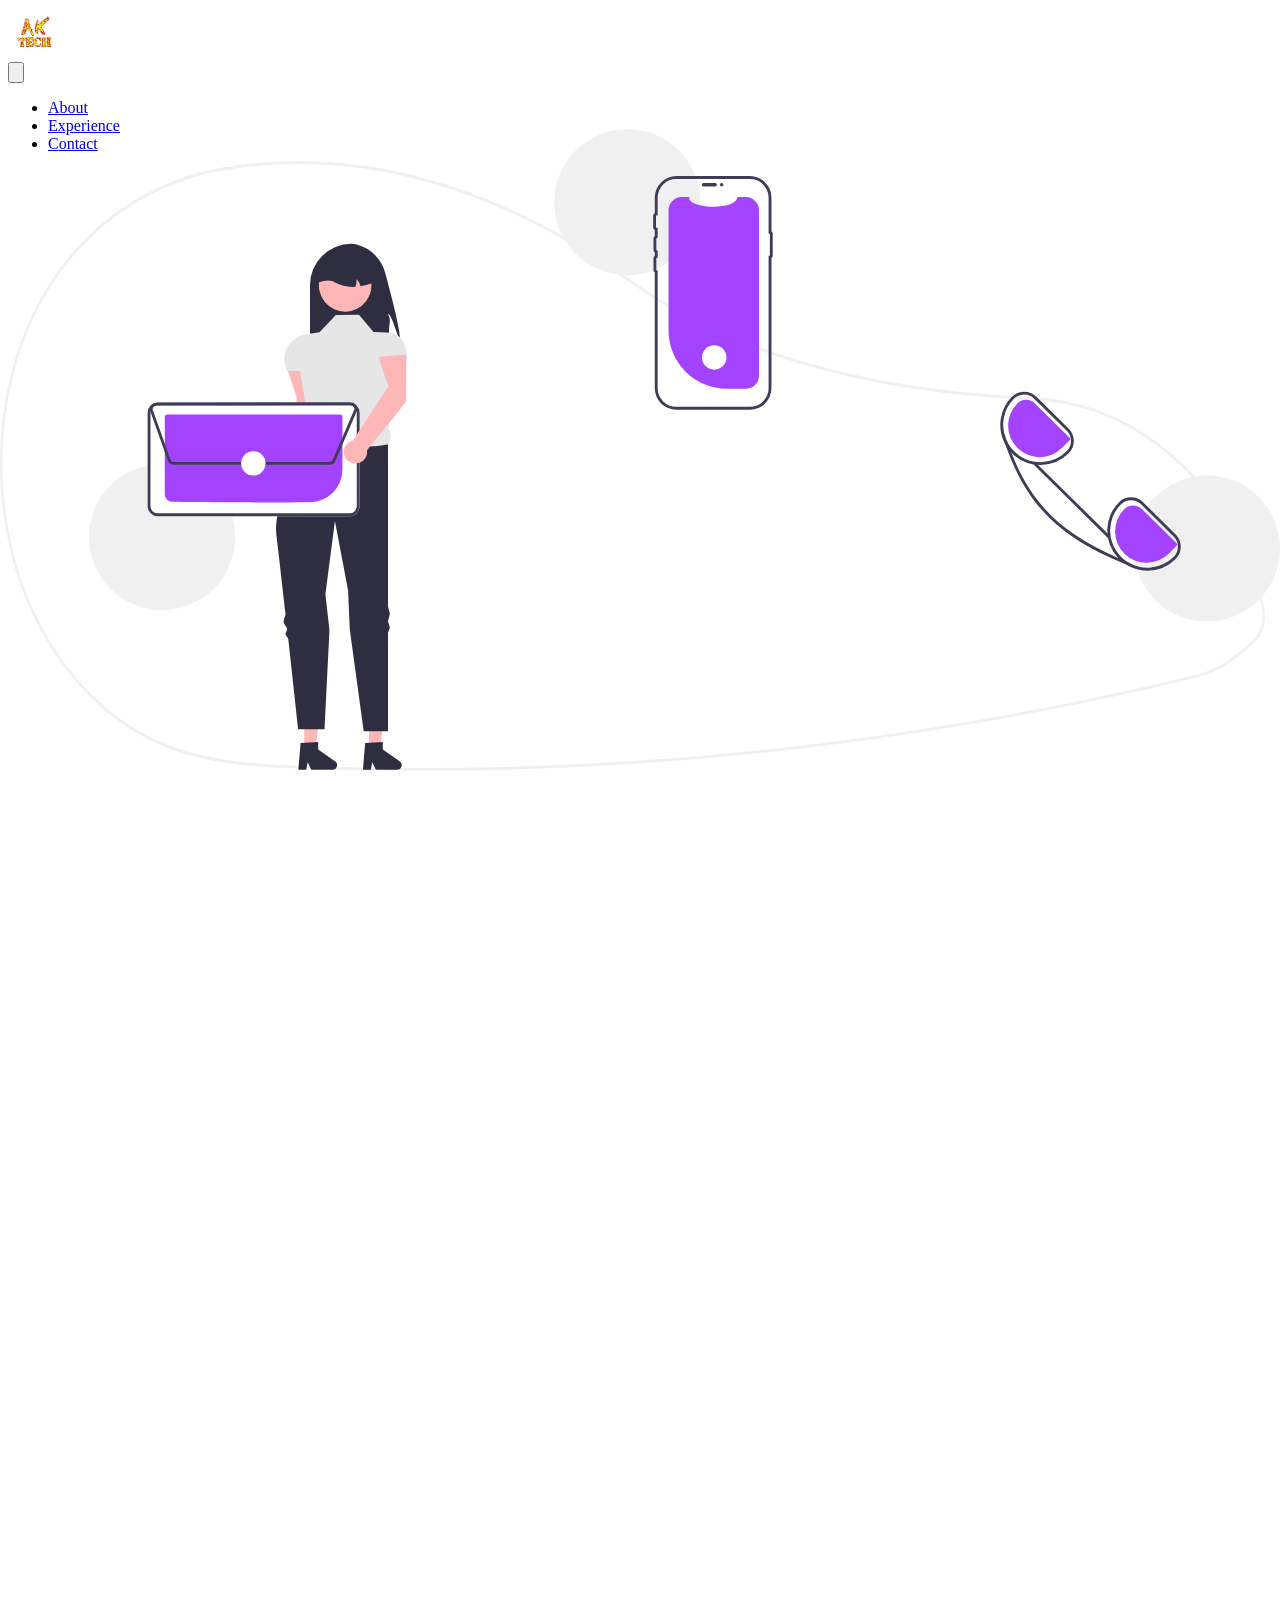
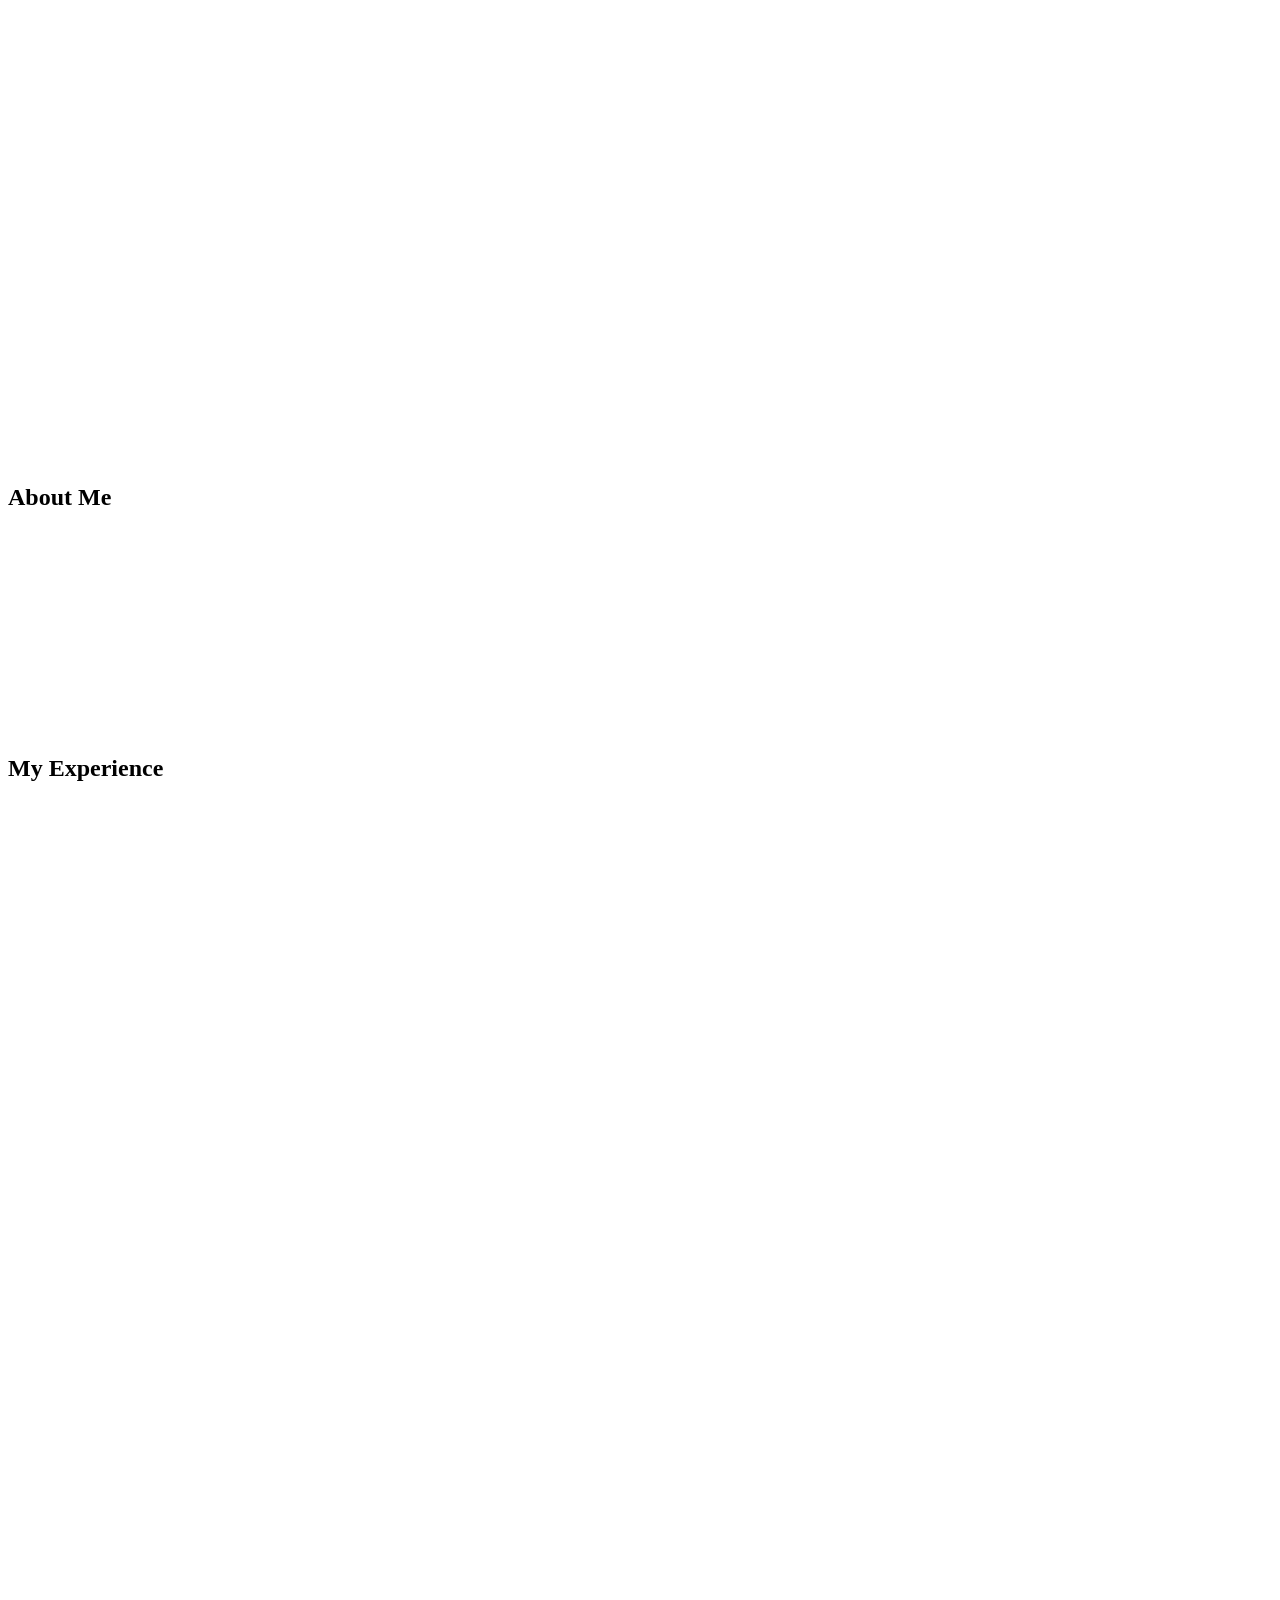
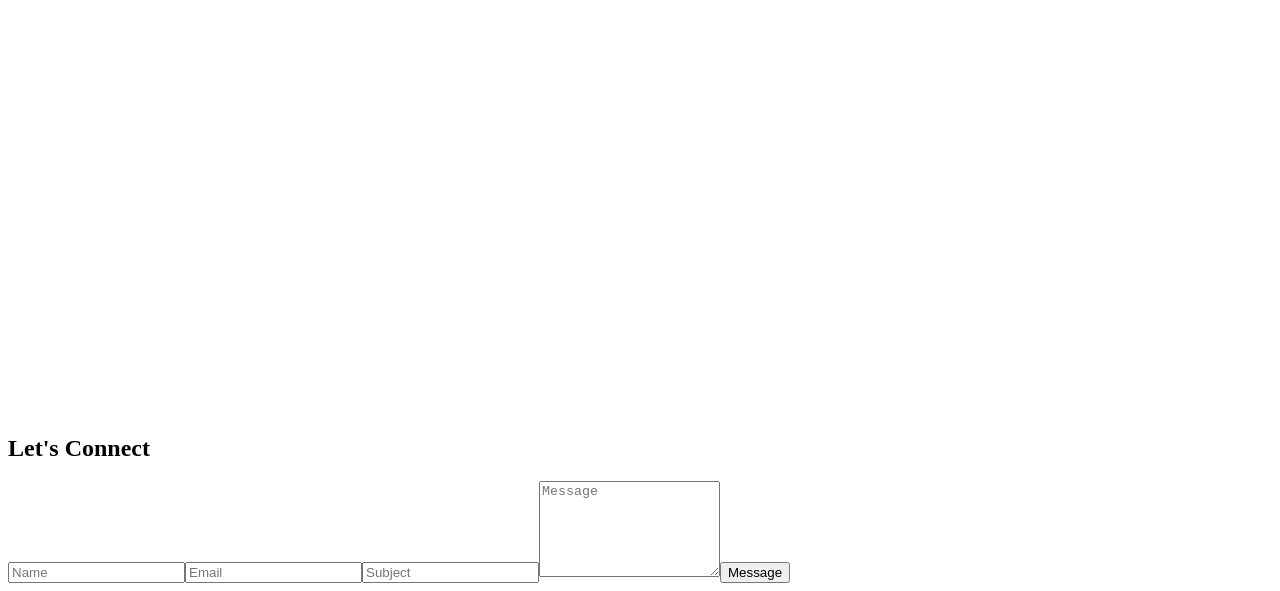
==== commit d3df875f: "build release v1.0.1" ====
--- a/index.html
+++ b/index.html
@@ -1 +1 @@
-<!DOCTYPE html><html lang="en"><head><meta charSet="utf-8"/><meta name="viewport" content="width=device-width, initial-scale=1"/><link rel="preload" as="image" href="/assets/me.webp"/><link rel="stylesheet" href="/_next/static/css/5d6eb99ed48c18d6.css" data-precedence="next"/><link rel="preload" as="script" fetchPriority="low" href="/_next/static/chunks/webpack-933ef7fbfdcc2021.js"/><script src="/_next/static/chunks/fd9d1056-e2e73be9bcc6cbc2.js" async=""></script><script src="/_next/static/chunks/117-5543df013e2a34c7.js" async=""></script><script src="/_next/static/chunks/main-app-11e9483196b2728f.js" async=""></script><script src="/_next/static/chunks/b536a0f1-ad74b927c81b9010.js" async=""></script><script src="/_next/static/chunks/269-116ba209f7de1b1a.js" async=""></script><script src="/_next/static/chunks/app/page-adedb5a43abe3341.js" async=""></script><title>Ahamed Kabeer | Portfolio</title><meta name="description" content="Ahamed Kabeer - Fullstack Developer - Portfolio"/><link rel="icon" href="/favicon.ico" type="image/x-icon" sizes="16x16"/><script src="/_next/static/chunks/polyfills-42372ed130431b0a.js" noModule=""></script></head><body class="__variable_89a41b antialiased overflow-x-hidden"><main class="flex min-h-screen flex-col bg-[#121212]"><div class="container mx-auto mt-4 px-6 md:px-12 py-4"><nav class="fixed top-0 left-0 right-0 z-10 bg-[#121212]"><div class="flex flex-wrap items-center justify-between mx-auto p-4"><a href="/" class="text-white text-3xl font-semibold"><img alt="LOGO" loading="lazy" width="50" height="50" decoding="async" data-nimg="1" style="color:transparent" src="/assets/aktechtbg.webp"/></a><div class="mobile-menu block md:hidden"><button class="flex items-center px-3 py-2 border rounded border-slate-200 text-slate-200 hover:text-white hover:border-white"><svg xmlns="http://www.w3.org/2000/svg" viewBox="0 0 24 24" fill="currentColor" aria-hidden="true" data-slot="icon" class="h-5 w-5"><path fill-rule="evenodd" d="M3 6.75A.75.75 0 0 1 3.75 6h16.5a.75.75 0 0 1 0 1.5H3.75A.75.75 0 0 1 3 6.75ZM3 12a.75.75 0 0 1 .75-.75h16.5a.75.75 0 0 1 0 1.5H3.75A.75.75 0 0 1 3 12Zm0 5.25a.75.75 0 0 1 .75-.75h16.5a.75.75 0 0 1 0 1.5H3.75a.75.75 0 0 1-.75-.75Z" clip-rule="evenodd"></path></svg></button></div><div class="menu hidden md:block md:w-auto" id="navbar"><ul class="flex p-4 md:p-0 md:flex-row md:space-x-8 mt-0"><li><a href="#about" class="block py-2 pl-3 pr-4 text-[#ADB7BE] sm:text-xl rounded md:p-0 hover:text-white">About</a></li><li><a href="#experience" class="block py-2 pl-3 pr-4 text-[#ADB7BE] sm:text-xl rounded md:p-0 hover:text-white">Experience</a></li><li><a href="#contact" class="block py-2 pl-3 pr-4 text-[#ADB7BE] sm:text-xl rounded md:p-0 hover:text-white">Contact</a></li></ul></div></div></nav><section class="min-h-[95vh] flex flex-col justify-evenly"><div class="grid grid-cols-1 lg:grid-cols-12 my-4 h-[100%]"><div class="col-span-4 place-self-center mt-4 lg:mt-0 lg:order-1" style="opacity:0;transform:translateX(100%)"><div class="rounded-full bg-transparent relative w-[200px] h-[200px] lg:w-[350px] lg:h-[350px] overflow-hidden mb-6"><div class="bg-gradient-to-r from-blue-500 via-purple-500 to-pink-500 w-[150px] h-[150px] lg:w-[250px] lg:h-[250px] absolute transform -translate-x-1/2 translate-y-1/3 left-1/2 rounded-full blur-[20px]"></div><img alt="me" loading="eager" width="300" height="315" decoding="async" data-nimg="1" class="absolute transform -translate-x-1/2 -translate-y-1/2 top-1/2 left-1/2 object-contain size-[250px] md:size-[300px]" style="color:transparent" src="/assets/me.webp"/></div></div><div class="col-span-8 place-self-center place-items-start gap-4" style="opacity:0;transform:translateX(-100%)"><h1 class="mb-2 lg:mb-4 font-extrabold"><span class="text-transparent text-3xl md:text-4xl lg:text-5xl xl:text-7xl bg-clip-text bg-gradient-to-br from-blue-500 via-purple-500 to-pink-500 ">Hi there <span class="text-white">👋</span> I&#x27;m <!-- --> </span><br/><span class="text-3xl md:text-4xl lg:text-6xl xl:text-7xl text-white"><span class="index-module_type__E-SaG"></span></span></h1><p class="text-[#ADB7BE] text-sm lg:text-xl mb-6">Passionate coder aspiring to architect software solutions that seamlessly blend functionality and solve problems. Let&#x27;s build the future together!</p><div class="flex"><a href="https://drive.google.com/uc?export=download&amp;id=1fbYasujmiErkOaGao3W3VPVMfpAWje-m" target="_blank" aria-label="resume" class="bg-gradient-to-br from-blue-500 via-purple-500 to-pink-500 hover:bg-slate-200 text-white px-6 py-3 rounded-full mr-4"><span class="flex align-middle gap-2">Resume <svg xmlns="http://www.w3.org/2000/svg" viewBox="0 0 24 24" fill="currentColor" aria-hidden="true" data-slot="icon" class="size-5"><path fill-rule="evenodd" d="M10.5 3.75a6 6 0 0 0-5.98 6.496A5.25 5.25 0 0 0 6.75 20.25H18a4.5 4.5 0 0 0 2.206-8.423 3.75 3.75 0 0 0-4.133-4.303A6.001 6.001 0 0 0 10.5 3.75Zm2.25 6a.75.75 0 0 0-1.5 0v4.94l-1.72-1.72a.75.75 0 0 0-1.06 1.06l3 3a.75.75 0 0 0 1.06 0l3-3a.75.75 0 1 0-1.06-1.06l-1.72 1.72V9.75Z" clip-rule="evenodd"></path></svg></span></a><div class="flex gap-2"><a href="https://www.linkedin.com/in/ahamed-kabeer-aktech27/" target="_blank" aria-label="linkedin" class="bg-gradient-to-br from-blue-500 via-purple-500 to-pink-500 px-1 py-1 rounded-full"><span class="block bg-[#0565ff] hover:bg-[#1250b5] rounded-full h-35 w-35"><svg xmlns="http://www.w3.org/2000/svg" x="0px" y="0px" width="40" height="40" viewBox="0 0 48 48"><path fill="transparent" d="M42,37c0,2.762-2.238,5-5,5H11c-2.761,0-5-2.238-5-5V11c0-2.762,2.239-5,5-5h26c2.762,0,5,2.238,5,5V37z"></path><path fill="#FFF" d="M12 19H17V36H12zM14.485 17h-.028C12.965 17 12 15.888 12 14.499 12 13.08 12.995 12 14.514 12c1.521 0 2.458 1.08 2.486 2.499C17 15.887 16.035 17 14.485 17zM36 36h-5v-9.099c0-2.198-1.225-3.698-3.192-3.698-1.501 0-2.313 1.012-2.707 1.99C24.957 25.543 25 26.511 25 27v9h-5V19h5v2.616C25.721 20.5 26.85 19 29.738 19c3.578 0 6.261 2.25 6.261 7.274L36 36 36 36z"></path></svg></span></a><a href="https://github.com/aktech27" target="_blank" aria-label="github" class="bg-gradient-to-br from-blue-500 via-purple-500 to-pink-500 px-1 py-1 rounded-full"><span class="block bg-white hover:bg-slate-400 rounded-full h-35 w-35"><svg xmlns="http://www.w3.org/2000/svg" x="0px" y="0px" width="40" height="40" viewBox="0 0 64 64"><path d="M32 6C17.641 6 6 17.641 6 32c0 12.277 8.512 22.56 19.955 25.286-.592-.141-1.179-.299-1.755-.479V50.85c0 0-.975.325-2.275.325-3.637 0-5.148-3.245-5.525-4.875-.229-.993-.827-1.934-1.469-2.509-.767-.684-1.126-.686-1.131-.92-.01-.491.658-.471.975-.471 1.625 0 2.857 1.729 3.429 2.623 1.417 2.207 2.938 2.577 3.721 2.577.975 0 1.817-.146 2.397-.426.268-1.888 1.108-3.57 2.478-4.774-6.097-1.219-10.4-4.716-10.4-10.4 0-2.928 1.175-5.619 3.133-7.792C19.333 23.641 19 22.494 19 20.625c0-1.235.086-2.751.65-4.225 0 0 3.708.026 7.205 3.338C28.469 19.268 30.196 19 32 19s3.531.268 5.145.738c3.497-3.312 7.205-3.338 7.205-3.338.567 1.474.65 2.99.65 4.225 0 2.015-.268 3.19-.432 3.697C46.466 26.475 47.6 29.124 47.6 32c0 5.684-4.303 9.181-10.4 10.4 1.628 1.43 2.6 3.513 2.6 5.85v8.557c-.576.181-1.162.338-1.755.479C49.488 54.56 58 44.277 58 32 58 17.641 46.359 6 32 6zM33.813 57.93C33.214 57.972 32.61 58 32 58 32.61 58 33.213 57.971 33.813 57.93zM37.786 57.346c-1.164.265-2.357.451-3.575.554C35.429 57.797 36.622 57.61 37.786 57.346zM32 58c-.61 0-1.214-.028-1.813-.07C30.787 57.971 31.39 58 32 58zM29.788 57.9c-1.217-.103-2.411-.289-3.574-.554C27.378 57.61 28.571 57.797 29.788 57.9z"></path></svg></span></a><a href="https://leetcode.com/u/aktech27/" target="_blank" aria-label="leetcode" class="bg-gradient-to-br from-blue-500 via-purple-500 to-pink-500 px-1 py-1 rounded-full"><span class="block bg-white hover:bg-slate-400 rounded-full h-35 w-35"><svg version="1.1" xmlns="http://www.w3.org/2000/svg" width="40" height="40" viewBox="-5 -5 60 60"><path d="M0 0 C0.75 2.1875 0.75 2.1875 1 5 C-0.9375 7.8125 -0.9375 7.8125 -3 10 C-2.443125 10.226875 -1.88625 10.45375 -1.3125 10.6875 C1.72662564 12.41240914 3.75753345 14.32149829 6 17 C6.3125 19.8125 6.3125 19.8125 6 22 C4.27734375 22.72265625 4.27734375 22.72265625 2 23 C-0.44358254 21.31703171 -2.5016468 19.37848495 -4.68359375 17.37109375 C-6.93759323 15.67879655 -6.93759323 15.67879655 -9.55078125 16.578125 C-11.95931108 17.97637836 -13.7821883 19.34904187 -15.75 21.3125 C-16.34296875 21.88613281 -16.9359375 22.45976562 -17.546875 23.05078125 C-19.34159757 25.45821825 -19.88857128 26.99606751 -20 30 C-18.71874277 32.22306481 -18.71874277 32.22306481 -16.75 34.125 C-16.12609375 34.78757813 -15.5021875 35.45015625 -14.859375 36.1328125 C-14.24578125 36.74898437 -13.6321875 37.36515625 -13 38 C-12.21302734 38.86238281 -12.21302734 38.86238281 -11.41015625 39.7421875 C-10.02731131 41.25655105 -10.02731131 41.25655105 -7.6875 41 C-4.73699582 40.0830191 -4.73699582 40.0830191 -2 37.375 C1 35 1 35 3.875 35.1875 C4.57625 35.455625 5.2775 35.72375 6 36 C5.34170069 41.22130545 3.36875461 43.34229276 -0.62109375 46.58984375 C-4.01778116 48.60331527 -6.63839843 48.97732895 -10.546875 48.68359375 C-15.11897665 47.40952084 -17.86880437 44.42621192 -21 41 C-21.59167969 40.41347656 -22.18335938 39.82695313 -22.79296875 39.22265625 C-26.45552055 35.38611149 -28.09821825 32.50022194 -28 27 C-25.84172795 19.53637198 -20.53907661 14.9111148 -15.125 9.5625 C-14.22652344 8.64017578 -13.32804687 7.71785156 -12.40234375 6.76757812 C-11.52964844 5.89681641 -10.65695313 5.02605469 -9.7578125 4.12890625 C-8.9652002 3.33556885 -8.17258789 2.54223145 -7.35595703 1.72485352 C-4.63474183 -0.2674144 -3.29522283 -0.38606191 0 0 Z " fill="#191407" transform="translate(31,0)"></path><path d="M0 0 C8.25 0 16.5 0 25 0 C25 1.65 25 3.3 25 5 C22.52401267 7.47598733 15.89139842 6.1855126 12.5625 6.1875 C10.94891602 6.20586914 10.94891602 6.20586914 9.30273438 6.22460938 C8.27599609 6.22654297 7.24925781 6.22847656 6.19140625 6.23046875 C4.77130249 6.23663208 4.77130249 6.23663208 3.32250977 6.24291992 C1 6 1 6 -1 4 C-0.67 2.68 -0.34 1.36 0 0 Z " fill="#B3B1B0" transform="translate(19,26)"></path><path d="M0 0 C0.70125 0.268125 1.4025 0.53625 2.125 0.8125 C1.4664713 6.03562488 -0.52184096 8.13548254 -4.47265625 11.421875 C-8.4410843 13.71904636 -12.44063186 13.74388216 -16.875 12.8125 C-17.535 12.1525 -18.195 11.4925 -18.875 10.8125 C-17.885 10.4825 -16.895 10.1525 -15.875 9.8125 C-15.58625 9.1525 -15.2975 8.4925 -15 7.8125 C-14.62875 7.1525 -14.2575 6.4925 -13.875 5.8125 C-13.1325 5.668125 -12.39 5.52375 -11.625 5.375 C-8.57616577 4.98742363 -8.57616577 4.98742363 -5.875 2.1875 C-2.875 -0.1875 -2.875 -0.1875 0 0 Z " fill="#E5A21D" transform="translate(34.875,35.1875)"></path><path d="M0 0 C4.7534032 1.39805977 8.11007589 4.02027286 11 8 C11.375 10.875 11.375 10.875 11 13 C9.28125 13.7109375 9.28125 13.7109375 7 14 C4.78125 12.6015625 4.78125 12.6015625 2.5 10.625 C-0.60062154 7.95973971 -1.90717722 7.0232057 -6 6 C-4.02 4.02 -2.04 2.04 0 0 Z " fill="#E2A01E" transform="translate(26,9)"></path></svg></span></a></div></div></div></div><div class="container mx-auto px-4 py-8 rounded-md shadow-sm shadow-gray-700 border-[1px] border-gray-600" style="opacity:0;transform:scale(0)"><div class="flex flex-wrap gap-6 max-w-[80vw] mx-auto"><div class="flex-1 flex gap-4 items-center justify-center"><div class="text-3xl lg:text-5xl font-extrabold"><span>0</span>+</div><div class="text-sm">Years of Experience</div></div><div class="flex-1 flex gap-4 items-center justify-center"><div class="text-3xl lg:text-5xl font-extrabold"><span>0</span>+</div><div class="text-sm">Github Repos</div></div><div class="flex-1 flex gap-4 items-center justify-center"><div class="text-3xl lg:text-5xl font-extrabold"><span>0</span>+</div><div class="text-sm">Github Contributions</div></div><div class="flex-1 flex gap-4 items-center justify-center"><div class="text-3xl lg:text-5xl font-extrabold"><span>0</span>+</div><div class="text-sm">Leetcode problems</div></div></div></div></section><section id="about" class="text-white scroll-mt-[80px] min-h-[60vh]"><div><h2 class="relative text-3xl font-bold my-6 text-center"><span class="text-transparent md:text-4xl lg:text-5xl xl:text-7xl bg-clip-text bg-gradient-to-r from-blue-500 via-purple-500 to-pink-500 ">About Me</span></h2></div><div class="flex flex-col-reverse justify-center gap-6 lg:flex-row"><div class="h-[30vh] lg:h-auto lg:w-[40%]"><div style="position:relative;width:100%;height:100%;overflow:hidden;pointer-events:auto;cursor:grab"><div style="width:100%;height:100%"><canvas style="display:block"></canvas></div></div></div><div class="lg:w-[60%] md:text-[1.35rem] text-justify" style="opacity:0;transform:translateX(100%)"><div>I specialize in <span class="text-transparent font-extrabold md:text-2xl bg-clip-text bg-gradient-to-r from-red-500 to-yellow-500 ">Node.js</span>, utilizing <span class="text-transparent font-extrabold md:text-2xl bg-clip-text bg-gradient-to-r from-red-500 to-yellow-500 ">Express</span> for backend APIs and <span class="text-transparent font-extrabold md:text-2xl bg-clip-text bg-gradient-to-r from-red-500 to-yellow-500 ">React</span> for frontend UI.<span class="text-transparent font-extrabold md:text-2xl bg-clip-text bg-gradient-to-r from-red-500 to-yellow-500 ">PostgreSQL</span> and <span class="text-transparent font-extrabold md:text-2xl bg-clip-text bg-gradient-to-r from-red-500 to-yellow-500 ">MongoDB</span> are my go-to SQL and NoSQL databases, but I&#x27;m open to exploring others as well. I’m always keen on <span class="text-transparent font-extrabold md:text-2xl bg-clip-text bg-gradient-to-r from-red-500 to-yellow-500 ">learning new technologies</span> and falling in love with the <span class="text-transparent font-extrabold md:text-2xl bg-clip-text bg-gradient-to-r from-red-500 to-yellow-500 ">process of mastering</span> them.</div><div>When I&#x27;m not coding, I love <span class="text-transparent font-extrabold md:text-2xl bg-clip-text bg-gradient-to-r from-red-500 to-yellow-500 ">Surfing YouTube</span>, always looking for content on gaming, PC building, and system customization. I also enjoy solving <span class="text-transparent font-extrabold md:text-2xl bg-clip-text bg-gradient-to-r from-red-500 to-yellow-500 "> Rubik&#x27;s cubes</span> and sometimes tackling <span class="text-transparent font-extrabold md:text-2xl bg-clip-text bg-gradient-to-r from-red-500 to-yellow-500 ">Sudoku</span>.</div></div></div></section><section id="experience" class="scroll-mt-[80px]"><div><h2 class="relative text-3xl font-bold my-6 text-center"><span class="text-transparent md:text-4xl lg:text-5xl xl:text-7xl bg-clip-text bg-gradient-to-r from-blue-500 via-purple-500 to-pink-500 ">My Experience</span></h2></div><ol class="relative border-s border-gray-700 mx-auto w-auto md:w-3/4 lg:w-2/3"><li class="mb-10 ml-4 md:ml-12 px-6 py-3 border-slate-200 border-b-4 bg-gradient-to-b from-slate-900 rounded-md" style="opacity:0;transform:translateY(50%)"><span class="absolute -left-4 md:-left-8 flex items-center justify-center size-[30px] md:size-[60px] rounded-full ring-4 md:ring-8 ring-gray-900 bg-blue-900 overflow-hidden"><img alt="valor-logo" loading="lazy" width="100" height="100" decoding="async" data-nimg="1" class="object-contain" style="color:transparent" src="/assets/valor.webp"/></span><h3 class="flex items-center mb-1 text-lg md:text-xl font-semibold text-white">Software Engineer<!-- --> <span class="text-sm font-medium me-2 px-2.5 py-0.5 rounded bg-green-900 text-green-300 ms-3">Current</span></h3><span class="block mb-2 text-sm md:text-md font-normal leading-none text-gray-300">Valor PayTech · Full-time</span><time class="block mb-2 text-xs md:text-sm font-light leading-none text-blue-500">December 2024 - Present<!-- --> | <!-- -->Chennai, India - Onsite</time><ul class="mb-4 text-xs md:text-base font-normal text-gray-400 list-disc"><li class="mb-2 ml-4">Implement feature enhancements based on user feedback, contributing to continuous improvement and increased customer satisfaction</li><li class="mb-2 ml-4">Identify and Resolve software bugs through thorough testing and debugging, ensuring a seamless user experience and maintaining application stability</li><li class="mb-2 ml-4">Collaborated with multiple internal teams to gather requirements and prioritize bug fixes and feature requests, ensuring alignment with overall project objectives</li><li class="mb-2 ml-4">Conduct peer reviews fostering a culture of collaboration and continuous learning within the team.</li></ul></li><li class="mb-10 ml-4 md:ml-12 px-6 py-3 border-slate-200 border-b-4 bg-gradient-to-b from-slate-900 rounded-md" style="opacity:0;transform:translateY(50%)"><span class="absolute -left-4 md:-left-8 flex items-center justify-center size-[30px] md:size-[60px] rounded-full ring-4 md:ring-8 ring-gray-900 bg-blue-900 overflow-hidden"><img alt="zealeye-logo" loading="lazy" width="100" height="100" decoding="async" data-nimg="1" class="object-contain" style="color:transparent" src="/assets/zealeye.webp"/></span><h3 class="flex items-center mb-1 text-lg md:text-xl font-semibold text-white">Software Developer<!-- --> </h3><span class="block mb-2 text-sm md:text-md font-normal leading-none text-gray-300">Zealeye.AI Tech Solution · Full-time</span><time class="block mb-2 text-xs md:text-sm font-light leading-none text-blue-500">March 2023 - November 2024<!-- --> | <!-- -->Chennai, India - Onsite</time><ul class="mb-4 text-xs md:text-base font-normal text-gray-400 list-disc"><li class="mb-2 ml-4">Led a team in backend development, managing the complete lifecycle of backend processes and APIs</li><li class="mb-2 ml-4">Enhanced system performance and reliability by implementing best practices and utilizing AWS cloud services.</li><li class="mb-2 ml-4">Designed infrastructure for real-time data handling in an IoT project, employing modern event-driven architecture.</li><li class="mb-2 ml-4">Provided mentorship and technical support to team members, facilitating the successful delivery of project goals.</li></ul></li><li class="mb-10 ml-4 md:ml-12 px-6 py-3 border-slate-200 border-b-4 bg-gradient-to-b from-slate-900 rounded-md" style="opacity:0;transform:translateY(50%)"><span class="absolute -left-4 md:-left-8 flex items-center justify-center size-[30px] md:size-[60px] rounded-full ring-4 md:ring-8 ring-gray-900 bg-blue-900 overflow-hidden"><img alt="cognizant-logo" loading="lazy" width="100" height="100" decoding="async" data-nimg="1" class="object-contain" style="color:transparent" src="/assets/cognizant.webp"/></span><h3 class="flex items-center mb-1 text-lg md:text-xl font-semibold text-white">Systems Engineer<!-- --> </h3><span class="block mb-2 text-sm md:text-md font-normal leading-none text-gray-300">Cognizant Technology Solutions · Full-time</span><time class="block mb-2 text-xs md:text-sm font-light leading-none text-blue-500">March 2022 - March 2023<!-- --> | <!-- -->Chennai, India - Remote</time><ul class="mb-4 text-xs md:text-base font-normal text-gray-400 list-disc"><li class="mb-2 ml-4">Ensured compliance with ITIL protocols in incident, problem, and change management processes.</li><li class="mb-2 ml-4">Communicated effectively with stakeholders to provide updates on incident status, enhancing overall satisfaction.</li><li class="mb-2 ml-4">Improved operational efficiency by optimizing SQL queries, significantly reducing ticket resolution times.</li><li class="mb-2 ml-4">Maintained thorough documentation and closed tickets efficiently, contributing to service level agreement (SLA) compliance.</li></ul></li><li class="mb-10 ml-4 md:ml-12 px-6 py-3 border-slate-200 border-b-4 bg-gradient-to-b from-slate-900 rounded-md" style="opacity:0;transform:translateY(50%)"><span class="absolute -left-4 md:-left-8 flex items-center justify-center size-[30px] md:size-[60px] rounded-full ring-4 md:ring-8 ring-gray-900 bg-blue-900 overflow-hidden"><img alt="byteblanket-logo" loading="lazy" width="100" height="100" decoding="async" data-nimg="1" class="object-contain" style="color:transparent" src="/assets/byteblanket.webp"/></span><h3 class="flex items-center mb-1 text-lg md:text-xl font-semibold text-white">Junior QA<!-- --> </h3><span class="block mb-2 text-sm md:text-md font-normal leading-none text-gray-300">ByteBlanket · Full-time</span><time class="block mb-2 text-xs md:text-sm font-light leading-none text-blue-500">June 2021 - September 2021<!-- --> | <!-- -->Dubai, Dubai - Remote</time><ul class="mb-4 text-xs md:text-base font-normal text-gray-400 list-disc"><li class="mb-2 ml-4">Reviewed project specifications and provided constructive feedback to ensure alignment with requirements.</li><li class="mb-2 ml-4">Identified and tracked software bugs throughout the development process, facilitating clear communication with teams.</li><li class="mb-2 ml-4">Collaborated with development teams to enhance software quality and resolve issues effectively.</li></ul></li><li class="mb-10 ml-4 md:ml-12 px-6 py-3 border-slate-200 border-b-4 bg-gradient-to-b from-slate-900 rounded-md" style="opacity:0;transform:translateY(50%)"><span class="absolute -left-4 md:-left-8 flex items-center justify-center size-[30px] md:size-[60px] rounded-full ring-4 md:ring-8 ring-gray-900 bg-blue-900 overflow-hidden"><img alt="byteblanket-logo" loading="lazy" width="100" height="100" decoding="async" data-nimg="1" class="object-contain" style="color:transparent" src="/assets/byteblanket.webp"/></span><h3 class="flex items-center mb-1 text-lg md:text-xl font-semibold text-white">Software Developer<!-- --> </h3><span class="block mb-2 text-sm md:text-md font-normal leading-none text-gray-300">ByteBlanket · Internship</span><time class="block mb-2 text-xs md:text-sm font-light leading-none text-blue-500">June 2020 - June 2021<!-- --> | <!-- -->Dubai, Dubai - Remote</time><ul class="mb-4 text-xs md:text-base font-normal text-gray-400 list-disc"><li class="mb-2 ml-4">Assisted in software development by implementing key features and improvements.</li><li class="mb-2 ml-4">Conducted testing to ensure product quality and functionality prior to release.</li></ul></li></ol></section><section id="contact" class="text-white scroll-mt-[80px] min-h-[60vh]"><div><h2 class="relative text-3xl font-bold my-6 text-center"><span class="text-transparent md:text-4xl lg:text-5xl xl:text-7xl bg-clip-text bg-gradient-to-r from-blue-500 via-purple-500 to-pink-500 ">Let&#x27;s Connect</span></h2></div><div class="mt-6"><div class="grid sm:grid-cols-2 items-start gap-12 p-8 mx-auto max-w-5xl bg-gradient-to-b from-slate-900 rounded-md"><form class="ml-auto space-y-4"><input type="text" placeholder="Name" required="" class="w-full bg-slate-800 placeholder-slate-300 text-white rounded-md py-2.5 px-4 border text-sm outline-none focus:border-blue-500" name="name"/><input type="email" placeholder="Email" required="" class="w-full bg-slate-800 placeholder-slate-300 text-white rounded-md py-2.5 px-4 border text-sm outline-none focus:border-blue-500" name="email"/><input type="text" placeholder="Subject" required="" class="w-full bg-slate-800 placeholder-slate-300 text-white rounded-md py-2.5 px-4 border text-sm outline-none focus:border-blue-500" name="subject"/><textarea name="message" placeholder="Message" rows="6" class="w-full bg-slate-800 placeholder-slate-300 text-white rounded-md px-4 border text-sm pt-2.5 outline-none focus:border-blue-500"></textarea><button type="submit" class="rounded-md text-sm px-4 py-2.5 w-full !mt-6 bg-gradient-to-br from-blue-500 via-purple-500 to-pink-500 hover:bg-slate-200 text-white mr-4">Message</button></form><div class="relative h-full"><img alt="Contact" loading="lazy" decoding="async" data-nimg="fill" style="position:absolute;height:100%;width:100%;left:0;top:0;right:0;bottom:0;color:transparent" src="/assets/contact.svg"/></div></div></div></section></div></main><script src="/_next/static/chunks/webpack-933ef7fbfdcc2021.js" async=""></script><script>(self.__next_f=self.__next_f||[]).push([0]);self.__next_f.push([2,null])</script><script>self.__next_f.push([1,"1:HL[\"/_next/static/css/5d6eb99ed48c18d6.css\",\"style\"]\n"])</script><script>self.__next_f.push([1,"2:I[2846,[],\"\"]\n4:I[2593,[\"689\",\"static/chunks/b536a0f1-ad74b927c81b9010.js\",\"269\",\"static/chunks/269-116ba209f7de1b1a.js\",\"931\",\"static/chunks/app/page-adedb5a43abe3341.js\"],\"default\"]\n5:I[9166,[\"689\",\"static/chunks/b536a0f1-ad74b927c81b9010.js\",\"269\",\"static/chunks/269-116ba209f7de1b1a.js\",\"931\",\"static/chunks/app/page-adedb5a43abe3341.js\"],\"default\"]\n6:I[9535,[\"689\",\"static/chunks/b536a0f1-ad74b927c81b9010.js\",\"269\",\"static/chunks/269-116ba209f7de1b1a.js\",\"931\",\"static/chunks/app/page-adedb5a43abe3341.js\"],\"default\"]\n7:I[5373,[\"689\",\"static/chunks/b536a0f1-ad74b927c81b9010.js\",\"269\",\"static/chunks/269-116ba209f7de1b1a.js\",\"931\",\"static/chunks/app/page-adedb5a43abe3341.js\"],\"default\"]\n8:I[4048,[\"689\",\"static/chunks/b536a0f1-ad74b927c81b9010.js\",\"269\",\"static/chunks/269-116ba209f7de1b1a.js\",\"931\",\"static/chunks/app/page-adedb5a43abe3341.js\"],\"default\"]\n9:I[4707,[],\"\"]\na:I[6423,[],\"\"]\nc:I[1060,[],\"\"]\nd:[]\n"])</script><script>self.__next_f.push([1,"0:[\"$\",\"$L2\",null,{\"buildId\":\"WBBKuAJ203uMpIQsUr0Ee\",\"assetPrefix\":\"\",\"urlParts\":[\"\",\"\"],\"initialTree\":[\"\",{\"children\":[\"__PAGE__\",{}]},\"$undefined\",\"$undefined\",true],\"initialSeedData\":[\"\",{\"children\":[\"__PAGE__\",{},[[\"$L3\",[\"$\",\"main\",null,{\"className\":\"flex min-h-screen flex-col bg-[#121212]\",\"children\":[\"$\",\"div\",null,{\"className\":\"container mx-auto mt-4 px-6 md:px-12 py-4\",\"children\":[[\"$\",\"$L4\",null,{}],[\"$\",\"$L5\",null,{}],[\"$\",\"$L6\",null,{}],[\"$\",\"$L7\",null,{}],[\"$\",\"$L8\",null,{}]]}]}],null],null],null]},[[[[\"$\",\"link\",\"0\",{\"rel\":\"stylesheet\",\"href\":\"/_next/static/css/5d6eb99ed48c18d6.css\",\"precedence\":\"next\",\"crossOrigin\":\"$undefined\"}]],[\"$\",\"html\",null,{\"lang\":\"en\",\"children\":[\"$\",\"body\",null,{\"className\":\"__variable_89a41b antialiased overflow-x-hidden\",\"children\":[\"$\",\"$L9\",null,{\"parallelRouterKey\":\"children\",\"segmentPath\":[\"children\"],\"error\":\"$undefined\",\"errorStyles\":\"$undefined\",\"errorScripts\":\"$undefined\",\"template\":[\"$\",\"$La\",null,{}],\"templateStyles\":\"$undefined\",\"templateScripts\":\"$undefined\",\"notFound\":[[\"$\",\"title\",null,{\"children\":\"404: This page could not be found.\"}],[\"$\",\"div\",null,{\"style\":{\"fontFamily\":\"system-ui,\\\"Segoe UI\\\",Roboto,Helvetica,Arial,sans-serif,\\\"Apple Color Emoji\\\",\\\"Segoe UI Emoji\\\"\",\"height\":\"100vh\",\"textAlign\":\"center\",\"display\":\"flex\",\"flexDirection\":\"column\",\"alignItems\":\"center\",\"justifyContent\":\"center\"},\"children\":[\"$\",\"div\",null,{\"children\":[[\"$\",\"style\",null,{\"dangerouslySetInnerHTML\":{\"__html\":\"body{color:#000;background:#fff;margin:0}.next-error-h1{border-right:1px solid rgba(0,0,0,.3)}@media (prefers-color-scheme:dark){body{color:#fff;background:#000}.next-error-h1{border-right:1px solid rgba(255,255,255,.3)}}\"}}],[\"$\",\"h1\",null,{\"className\":\"next-error-h1\",\"style\":{\"display\":\"inline-block\",\"margin\":\"0 20px 0 0\",\"padding\":\"0 23px 0 0\",\"fontSize\":24,\"fontWeight\":500,\"verticalAlign\":\"top\",\"lineHeight\":\"49px\"},\"children\":\"404\"}],[\"$\",\"div\",null,{\"style\":{\"display\":\"inline-block\"},\"children\":[\"$\",\"h2\",null,{\"style\":{\"fontSize\":14,\"fontWeight\":400,\"lineHeight\":\"49px\",\"margin\":0},\"children\":\"This page could not be found.\"}]}]]}]}]],\"notFoundStyles\":[]}]}]}]],null],null],\"couldBeIntercepted\":false,\"initialHead\":[null,\"$Lb\"],\"globalErrorComponent\":\"$c\",\"missingSlots\":\"$Wd\"}]\n"])</script><script>self.__next_f.push([1,"b:[[\"$\",\"meta\",\"0\",{\"name\":\"viewport\",\"content\":\"width=device-width, initial-scale=1\"}],[\"$\",\"meta\",\"1\",{\"charSet\":\"utf-8\"}],[\"$\",\"title\",\"2\",{\"children\":\"Ahamed Kabeer | Portfolio\"}],[\"$\",\"meta\",\"3\",{\"name\":\"description\",\"content\":\"Ahamed Kabeer - Fullstack Developer - Portfolio\"}],[\"$\",\"link\",\"4\",{\"rel\":\"icon\",\"href\":\"/favicon.ico\",\"type\":\"image/x-icon\",\"sizes\":\"16x16\"}]]\n3:null\n"])</script></body></html>+<!DOCTYPE html><html lang="en"><head><meta charSet="utf-8"/><meta name="viewport" content="width=device-width, initial-scale=1"/><link rel="preload" as="image" href="/assets/me.webp"/><link rel="stylesheet" href="/old-portfolio/_next/static/css/eeb1c842b2294f00.css" data-precedence="next"/><link rel="preload" as="script" fetchPriority="low" href="/old-portfolio/_next/static/chunks/webpack-8d6d21329cd6ab4f.js"/><script src="/old-portfolio/_next/static/chunks/fd9d1056-e2e73be9bcc6cbc2.js" async=""></script><script src="/old-portfolio/_next/static/chunks/117-fe61bad8a4ebb2a4.js" async=""></script><script src="/old-portfolio/_next/static/chunks/main-app-11e9483196b2728f.js" async=""></script><script src="/old-portfolio/_next/static/chunks/b536a0f1-ad74b927c81b9010.js" async=""></script><script src="/old-portfolio/_next/static/chunks/269-e62a52fe8faeae89.js" async=""></script><script src="/old-portfolio/_next/static/chunks/app/page-adedb5a43abe3341.js" async=""></script><title>Ahamed Kabeer | Portfolio</title><meta name="description" content="Ahamed Kabeer - Fullstack Developer - Portfolio"/><link rel="icon" href="/old-portfolio/favicon.ico" type="image/x-icon" sizes="16x16"/><script src="/old-portfolio/_next/static/chunks/polyfills-42372ed130431b0a.js" noModule=""></script></head><body class="__variable_46bf6e antialiased overflow-x-hidden"><main class="flex min-h-screen flex-col bg-[#121212]"><div class="container mx-auto mt-4 px-6 md:px-12 py-4"><nav class="fixed top-0 left-0 right-0 z-10 bg-[#121212]"><div class="flex flex-wrap items-center justify-between mx-auto p-4"><a href="/" class="text-white text-3xl font-semibold"><img alt="LOGO" loading="lazy" width="50" height="50" decoding="async" data-nimg="1" style="color:transparent" src="/assets/aktechtbg.webp"/></a><div class="mobile-menu block md:hidden"><button class="flex items-center px-3 py-2 border rounded border-slate-200 text-slate-200 hover:text-white hover:border-white"><svg xmlns="http://www.w3.org/2000/svg" viewBox="0 0 24 24" fill="currentColor" aria-hidden="true" data-slot="icon" class="h-5 w-5"><path fill-rule="evenodd" d="M3 6.75A.75.75 0 0 1 3.75 6h16.5a.75.75 0 0 1 0 1.5H3.75A.75.75 0 0 1 3 6.75ZM3 12a.75.75 0 0 1 .75-.75h16.5a.75.75 0 0 1 0 1.5H3.75A.75.75 0 0 1 3 12Zm0 5.25a.75.75 0 0 1 .75-.75h16.5a.75.75 0 0 1 0 1.5H3.75a.75.75 0 0 1-.75-.75Z" clip-rule="evenodd"></path></svg></button></div><div class="menu hidden md:block md:w-auto" id="navbar"><ul class="flex p-4 md:p-0 md:flex-row md:space-x-8 mt-0"><li><a href="#about" class="block py-2 pl-3 pr-4 text-[#ADB7BE] sm:text-xl rounded md:p-0 hover:text-white">About</a></li><li><a href="#experience" class="block py-2 pl-3 pr-4 text-[#ADB7BE] sm:text-xl rounded md:p-0 hover:text-white">Experience</a></li><li><a href="#contact" class="block py-2 pl-3 pr-4 text-[#ADB7BE] sm:text-xl rounded md:p-0 hover:text-white">Contact</a></li></ul></div></div></nav><section class="min-h-[95vh] flex flex-col justify-evenly"><div class="grid grid-cols-1 lg:grid-cols-12 my-4 h-[100%]"><div class="col-span-4 place-self-center mt-4 lg:mt-0 lg:order-1" style="opacity:0;transform:translateX(100%)"><div class="rounded-full bg-transparent relative w-[200px] h-[200px] lg:w-[350px] lg:h-[350px] overflow-hidden mb-6"><div class="bg-gradient-to-r from-blue-500 via-purple-500 to-pink-500 w-[150px] h-[150px] lg:w-[250px] lg:h-[250px] absolute transform -translate-x-1/2 translate-y-1/3 left-1/2 rounded-full blur-[20px]"></div><img alt="me" loading="eager" width="300" height="315" decoding="async" data-nimg="1" class="absolute transform -translate-x-1/2 -translate-y-1/2 top-1/2 left-1/2 object-contain size-[250px] md:size-[300px]" style="color:transparent" src="/assets/me.webp"/></div></div><div class="col-span-8 place-self-center place-items-start gap-4" style="opacity:0;transform:translateX(-100%)"><h1 class="mb-2 lg:mb-4 font-extrabold"><span class="text-transparent text-3xl md:text-4xl lg:text-5xl xl:text-7xl bg-clip-text bg-gradient-to-br from-blue-500 via-purple-500 to-pink-500 ">Hi there <span class="text-white">👋</span> I&#x27;m <!-- --> </span><br/><span class="text-3xl md:text-4xl lg:text-6xl xl:text-7xl text-white"><span class="index-module_type__E-SaG"></span></span></h1><p class="text-[#ADB7BE] text-sm lg:text-xl mb-6">Passionate coder aspiring to architect software solutions that seamlessly blend functionality and solve problems. Let&#x27;s build the future together!</p><div class="flex"><a href="https://drive.google.com/uc?export=download&amp;id=1fbYasujmiErkOaGao3W3VPVMfpAWje-m" target="_blank" aria-label="resume" class="bg-gradient-to-br from-blue-500 via-purple-500 to-pink-500 hover:bg-slate-200 text-white px-6 py-3 rounded-full mr-4"><span class="flex align-middle gap-2">Resume <svg xmlns="http://www.w3.org/2000/svg" viewBox="0 0 24 24" fill="currentColor" aria-hidden="true" data-slot="icon" class="size-5"><path fill-rule="evenodd" d="M10.5 3.75a6 6 0 0 0-5.98 6.496A5.25 5.25 0 0 0 6.75 20.25H18a4.5 4.5 0 0 0 2.206-8.423 3.75 3.75 0 0 0-4.133-4.303A6.001 6.001 0 0 0 10.5 3.75Zm2.25 6a.75.75 0 0 0-1.5 0v4.94l-1.72-1.72a.75.75 0 0 0-1.06 1.06l3 3a.75.75 0 0 0 1.06 0l3-3a.75.75 0 1 0-1.06-1.06l-1.72 1.72V9.75Z" clip-rule="evenodd"></path></svg></span></a><div class="flex gap-2"><a href="https://www.linkedin.com/in/ahamed-kabeer-aktech27/" target="_blank" aria-label="linkedin" class="bg-gradient-to-br from-blue-500 via-purple-500 to-pink-500 px-1 py-1 rounded-full"><span class="block bg-[#0565ff] hover:bg-[#1250b5] rounded-full h-35 w-35"><svg xmlns="http://www.w3.org/2000/svg" x="0px" y="0px" width="40" height="40" viewBox="0 0 48 48"><path fill="transparent" d="M42,37c0,2.762-2.238,5-5,5H11c-2.761,0-5-2.238-5-5V11c0-2.762,2.239-5,5-5h26c2.762,0,5,2.238,5,5V37z"></path><path fill="#FFF" d="M12 19H17V36H12zM14.485 17h-.028C12.965 17 12 15.888 12 14.499 12 13.08 12.995 12 14.514 12c1.521 0 2.458 1.08 2.486 2.499C17 15.887 16.035 17 14.485 17zM36 36h-5v-9.099c0-2.198-1.225-3.698-3.192-3.698-1.501 0-2.313 1.012-2.707 1.99C24.957 25.543 25 26.511 25 27v9h-5V19h5v2.616C25.721 20.5 26.85 19 29.738 19c3.578 0 6.261 2.25 6.261 7.274L36 36 36 36z"></path></svg></span></a><a href="https://github.com/aktech27" target="_blank" aria-label="github" class="bg-gradient-to-br from-blue-500 via-purple-500 to-pink-500 px-1 py-1 rounded-full"><span class="block bg-white hover:bg-slate-400 rounded-full h-35 w-35"><svg xmlns="http://www.w3.org/2000/svg" x="0px" y="0px" width="40" height="40" viewBox="0 0 64 64"><path d="M32 6C17.641 6 6 17.641 6 32c0 12.277 8.512 22.56 19.955 25.286-.592-.141-1.179-.299-1.755-.479V50.85c0 0-.975.325-2.275.325-3.637 0-5.148-3.245-5.525-4.875-.229-.993-.827-1.934-1.469-2.509-.767-.684-1.126-.686-1.131-.92-.01-.491.658-.471.975-.471 1.625 0 2.857 1.729 3.429 2.623 1.417 2.207 2.938 2.577 3.721 2.577.975 0 1.817-.146 2.397-.426.268-1.888 1.108-3.57 2.478-4.774-6.097-1.219-10.4-4.716-10.4-10.4 0-2.928 1.175-5.619 3.133-7.792C19.333 23.641 19 22.494 19 20.625c0-1.235.086-2.751.65-4.225 0 0 3.708.026 7.205 3.338C28.469 19.268 30.196 19 32 19s3.531.268 5.145.738c3.497-3.312 7.205-3.338 7.205-3.338.567 1.474.65 2.99.65 4.225 0 2.015-.268 3.19-.432 3.697C46.466 26.475 47.6 29.124 47.6 32c0 5.684-4.303 9.181-10.4 10.4 1.628 1.43 2.6 3.513 2.6 5.85v8.557c-.576.181-1.162.338-1.755.479C49.488 54.56 58 44.277 58 32 58 17.641 46.359 6 32 6zM33.813 57.93C33.214 57.972 32.61 58 32 58 32.61 58 33.213 57.971 33.813 57.93zM37.786 57.346c-1.164.265-2.357.451-3.575.554C35.429 57.797 36.622 57.61 37.786 57.346zM32 58c-.61 0-1.214-.028-1.813-.07C30.787 57.971 31.39 58 32 58zM29.788 57.9c-1.217-.103-2.411-.289-3.574-.554C27.378 57.61 28.571 57.797 29.788 57.9z"></path></svg></span></a><a href="https://leetcode.com/u/aktech27/" target="_blank" aria-label="leetcode" class="bg-gradient-to-br from-blue-500 via-purple-500 to-pink-500 px-1 py-1 rounded-full"><span class="block bg-white hover:bg-slate-400 rounded-full h-35 w-35"><svg version="1.1" xmlns="http://www.w3.org/2000/svg" width="40" height="40" viewBox="-5 -5 60 60"><path d="M0 0 C0.75 2.1875 0.75 2.1875 1 5 C-0.9375 7.8125 -0.9375 7.8125 -3 10 C-2.443125 10.226875 -1.88625 10.45375 -1.3125 10.6875 C1.72662564 12.41240914 3.75753345 14.32149829 6 17 C6.3125 19.8125 6.3125 19.8125 6 22 C4.27734375 22.72265625 4.27734375 22.72265625 2 23 C-0.44358254 21.31703171 -2.5016468 19.37848495 -4.68359375 17.37109375 C-6.93759323 15.67879655 -6.93759323 15.67879655 -9.55078125 16.578125 C-11.95931108 17.97637836 -13.7821883 19.34904187 -15.75 21.3125 C-16.34296875 21.88613281 -16.9359375 22.45976562 -17.546875 23.05078125 C-19.34159757 25.45821825 -19.88857128 26.99606751 -20 30 C-18.71874277 32.22306481 -18.71874277 32.22306481 -16.75 34.125 C-16.12609375 34.78757813 -15.5021875 35.45015625 -14.859375 36.1328125 C-14.24578125 36.74898437 -13.6321875 37.36515625 -13 38 C-12.21302734 38.86238281 -12.21302734 38.86238281 -11.41015625 39.7421875 C-10.02731131 41.25655105 -10.02731131 41.25655105 -7.6875 41 C-4.73699582 40.0830191 -4.73699582 40.0830191 -2 37.375 C1 35 1 35 3.875 35.1875 C4.57625 35.455625 5.2775 35.72375 6 36 C5.34170069 41.22130545 3.36875461 43.34229276 -0.62109375 46.58984375 C-4.01778116 48.60331527 -6.63839843 48.97732895 -10.546875 48.68359375 C-15.11897665 47.40952084 -17.86880437 44.42621192 -21 41 C-21.59167969 40.41347656 -22.18335938 39.82695313 -22.79296875 39.22265625 C-26.45552055 35.38611149 -28.09821825 32.50022194 -28 27 C-25.84172795 19.53637198 -20.53907661 14.9111148 -15.125 9.5625 C-14.22652344 8.64017578 -13.32804687 7.71785156 -12.40234375 6.76757812 C-11.52964844 5.89681641 -10.65695313 5.02605469 -9.7578125 4.12890625 C-8.9652002 3.33556885 -8.17258789 2.54223145 -7.35595703 1.72485352 C-4.63474183 -0.2674144 -3.29522283 -0.38606191 0 0 Z " fill="#191407" transform="translate(31,0)"></path><path d="M0 0 C8.25 0 16.5 0 25 0 C25 1.65 25 3.3 25 5 C22.52401267 7.47598733 15.89139842 6.1855126 12.5625 6.1875 C10.94891602 6.20586914 10.94891602 6.20586914 9.30273438 6.22460938 C8.27599609 6.22654297 7.24925781 6.22847656 6.19140625 6.23046875 C4.77130249 6.23663208 4.77130249 6.23663208 3.32250977 6.24291992 C1 6 1 6 -1 4 C-0.67 2.68 -0.34 1.36 0 0 Z " fill="#B3B1B0" transform="translate(19,26)"></path><path d="M0 0 C0.70125 0.268125 1.4025 0.53625 2.125 0.8125 C1.4664713 6.03562488 -0.52184096 8.13548254 -4.47265625 11.421875 C-8.4410843 13.71904636 -12.44063186 13.74388216 -16.875 12.8125 C-17.535 12.1525 -18.195 11.4925 -18.875 10.8125 C-17.885 10.4825 -16.895 10.1525 -15.875 9.8125 C-15.58625 9.1525 -15.2975 8.4925 -15 7.8125 C-14.62875 7.1525 -14.2575 6.4925 -13.875 5.8125 C-13.1325 5.668125 -12.39 5.52375 -11.625 5.375 C-8.57616577 4.98742363 -8.57616577 4.98742363 -5.875 2.1875 C-2.875 -0.1875 -2.875 -0.1875 0 0 Z " fill="#E5A21D" transform="translate(34.875,35.1875)"></path><path d="M0 0 C4.7534032 1.39805977 8.11007589 4.02027286 11 8 C11.375 10.875 11.375 10.875 11 13 C9.28125 13.7109375 9.28125 13.7109375 7 14 C4.78125 12.6015625 4.78125 12.6015625 2.5 10.625 C-0.60062154 7.95973971 -1.90717722 7.0232057 -6 6 C-4.02 4.02 -2.04 2.04 0 0 Z " fill="#E2A01E" transform="translate(26,9)"></path></svg></span></a></div></div></div></div><div class="container mx-auto px-4 py-8 rounded-md shadow-sm shadow-gray-700 border-[1px] border-gray-600" style="opacity:0;transform:scale(0)"><div class="flex flex-wrap gap-6 max-w-[80vw] mx-auto"><div class="flex-1 flex gap-4 items-center justify-center"><div class="text-3xl lg:text-5xl font-extrabold"><span>0</span>+</div><div class="text-sm">Years of Experience</div></div><div class="flex-1 flex gap-4 items-center justify-center"><div class="text-3xl lg:text-5xl font-extrabold"><span>0</span>+</div><div class="text-sm">Github Repos</div></div><div class="flex-1 flex gap-4 items-center justify-center"><div class="text-3xl lg:text-5xl font-extrabold"><span>0</span>+</div><div class="text-sm">Github Contributions</div></div><div class="flex-1 flex gap-4 items-center justify-center"><div class="text-3xl lg:text-5xl font-extrabold"><span>0</span>+</div><div class="text-sm">Leetcode problems</div></div></div></div></section><section id="about" class="text-white scroll-mt-[80px] min-h-[60vh]"><div><h2 class="relative text-3xl font-bold my-6 text-center"><span class="text-transparent md:text-4xl lg:text-5xl xl:text-7xl bg-clip-text bg-gradient-to-r from-blue-500 via-purple-500 to-pink-500 ">About Me</span></h2></div><div class="flex flex-col-reverse justify-center gap-6 lg:flex-row"><div class="h-[30vh] lg:h-auto lg:w-[40%]"><div style="position:relative;width:100%;height:100%;overflow:hidden;pointer-events:auto;cursor:grab"><div style="width:100%;height:100%"><canvas style="display:block"></canvas></div></div></div><div class="lg:w-[60%] md:text-[1.35rem] text-justify" style="opacity:0;transform:translateX(100%)"><div>I specialize in <span class="text-transparent font-extrabold md:text-2xl bg-clip-text bg-gradient-to-r from-red-500 to-yellow-500 ">Node.js</span>, utilizing <span class="text-transparent font-extrabold md:text-2xl bg-clip-text bg-gradient-to-r from-red-500 to-yellow-500 ">Express</span> for backend APIs and <span class="text-transparent font-extrabold md:text-2xl bg-clip-text bg-gradient-to-r from-red-500 to-yellow-500 ">React</span> for frontend UI.<span class="text-transparent font-extrabold md:text-2xl bg-clip-text bg-gradient-to-r from-red-500 to-yellow-500 ">PostgreSQL</span> and <span class="text-transparent font-extrabold md:text-2xl bg-clip-text bg-gradient-to-r from-red-500 to-yellow-500 ">MongoDB</span> are my go-to SQL and NoSQL databases, but I&#x27;m open to exploring others as well. I’m always keen on <span class="text-transparent font-extrabold md:text-2xl bg-clip-text bg-gradient-to-r from-red-500 to-yellow-500 ">learning new technologies</span> and falling in love with the <span class="text-transparent font-extrabold md:text-2xl bg-clip-text bg-gradient-to-r from-red-500 to-yellow-500 ">process of mastering</span> them.</div><div>When I&#x27;m not coding, I love <span class="text-transparent font-extrabold md:text-2xl bg-clip-text bg-gradient-to-r from-red-500 to-yellow-500 ">Surfing YouTube</span>, always looking for content on gaming, PC building, and system customization. I also enjoy solving <span class="text-transparent font-extrabold md:text-2xl bg-clip-text bg-gradient-to-r from-red-500 to-yellow-500 "> Rubik&#x27;s cubes</span> and sometimes tackling <span class="text-transparent font-extrabold md:text-2xl bg-clip-text bg-gradient-to-r from-red-500 to-yellow-500 ">Sudoku</span>.</div></div></div></section><section id="experience" class="scroll-mt-[80px]"><div><h2 class="relative text-3xl font-bold my-6 text-center"><span class="text-transparent md:text-4xl lg:text-5xl xl:text-7xl bg-clip-text bg-gradient-to-r from-blue-500 via-purple-500 to-pink-500 ">My Experience</span></h2></div><ol class="relative border-s border-gray-700 mx-auto w-auto md:w-3/4 lg:w-2/3"><li class="mb-10 ml-4 md:ml-12 px-6 py-3 border-slate-200 border-b-4 bg-gradient-to-b from-slate-900 rounded-md" style="opacity:0;transform:translateY(50%)"><span class="absolute -left-4 md:-left-8 flex items-center justify-center size-[30px] md:size-[60px] rounded-full ring-4 md:ring-8 ring-gray-900 bg-blue-900 overflow-hidden"><img alt="valor-logo" loading="lazy" width="100" height="100" decoding="async" data-nimg="1" class="object-contain" style="color:transparent" src="/assets/valor.webp"/></span><h3 class="flex items-center mb-1 text-lg md:text-xl font-semibold text-white">Software Engineer<!-- --> <span class="text-sm font-medium me-2 px-2.5 py-0.5 rounded bg-green-900 text-green-300 ms-3">Current</span></h3><span class="block mb-2 text-sm md:text-md font-normal leading-none text-gray-300">Valor PayTech · Full-time</span><time class="block mb-2 text-xs md:text-sm font-light leading-none text-blue-500">December 2024 - Present<!-- --> | <!-- -->Chennai, India - Onsite</time><ul class="mb-4 text-xs md:text-base font-normal text-gray-400 list-disc"><li class="mb-2 ml-4">Implement feature enhancements based on user feedback, contributing to continuous improvement and increased customer satisfaction</li><li class="mb-2 ml-4">Identify and Resolve software bugs through thorough testing and debugging, ensuring a seamless user experience and maintaining application stability</li><li class="mb-2 ml-4">Collaborated with multiple internal teams to gather requirements and prioritize bug fixes and feature requests, ensuring alignment with overall project objectives</li><li class="mb-2 ml-4">Conduct peer reviews fostering a culture of collaboration and continuous learning within the team.</li></ul></li><li class="mb-10 ml-4 md:ml-12 px-6 py-3 border-slate-200 border-b-4 bg-gradient-to-b from-slate-900 rounded-md" style="opacity:0;transform:translateY(50%)"><span class="absolute -left-4 md:-left-8 flex items-center justify-center size-[30px] md:size-[60px] rounded-full ring-4 md:ring-8 ring-gray-900 bg-blue-900 overflow-hidden"><img alt="zealeye-logo" loading="lazy" width="100" height="100" decoding="async" data-nimg="1" class="object-contain" style="color:transparent" src="/assets/zealeye.webp"/></span><h3 class="flex items-center mb-1 text-lg md:text-xl font-semibold text-white">Software Developer<!-- --> </h3><span class="block mb-2 text-sm md:text-md font-normal leading-none text-gray-300">Zealeye.AI Tech Solution · Full-time</span><time class="block mb-2 text-xs md:text-sm font-light leading-none text-blue-500">March 2023 - November 2024<!-- --> | <!-- -->Chennai, India - Onsite</time><ul class="mb-4 text-xs md:text-base font-normal text-gray-400 list-disc"><li class="mb-2 ml-4">Led a team in backend development, managing the complete lifecycle of backend processes and APIs</li><li class="mb-2 ml-4">Enhanced system performance and reliability by implementing best practices and utilizing AWS cloud services.</li><li class="mb-2 ml-4">Designed infrastructure for real-time data handling in an IoT project, employing modern event-driven architecture.</li><li class="mb-2 ml-4">Provided mentorship and technical support to team members, facilitating the successful delivery of project goals.</li></ul></li><li class="mb-10 ml-4 md:ml-12 px-6 py-3 border-slate-200 border-b-4 bg-gradient-to-b from-slate-900 rounded-md" style="opacity:0;transform:translateY(50%)"><span class="absolute -left-4 md:-left-8 flex items-center justify-center size-[30px] md:size-[60px] rounded-full ring-4 md:ring-8 ring-gray-900 bg-blue-900 overflow-hidden"><img alt="cognizant-logo" loading="lazy" width="100" height="100" decoding="async" data-nimg="1" class="object-contain" style="color:transparent" src="/assets/cognizant.webp"/></span><h3 class="flex items-center mb-1 text-lg md:text-xl font-semibold text-white">Systems Engineer<!-- --> </h3><span class="block mb-2 text-sm md:text-md font-normal leading-none text-gray-300">Cognizant Technology Solutions · Full-time</span><time class="block mb-2 text-xs md:text-sm font-light leading-none text-blue-500">March 2022 - March 2023<!-- --> | <!-- -->Chennai, India - Remote</time><ul class="mb-4 text-xs md:text-base font-normal text-gray-400 list-disc"><li class="mb-2 ml-4">Ensured compliance with ITIL protocols in incident, problem, and change management processes.</li><li class="mb-2 ml-4">Communicated effectively with stakeholders to provide updates on incident status, enhancing overall satisfaction.</li><li class="mb-2 ml-4">Improved operational efficiency by optimizing SQL queries, significantly reducing ticket resolution times.</li><li class="mb-2 ml-4">Maintained thorough documentation and closed tickets efficiently, contributing to service level agreement (SLA) compliance.</li></ul></li><li class="mb-10 ml-4 md:ml-12 px-6 py-3 border-slate-200 border-b-4 bg-gradient-to-b from-slate-900 rounded-md" style="opacity:0;transform:translateY(50%)"><span class="absolute -left-4 md:-left-8 flex items-center justify-center size-[30px] md:size-[60px] rounded-full ring-4 md:ring-8 ring-gray-900 bg-blue-900 overflow-hidden"><img alt="byteblanket-logo" loading="lazy" width="100" height="100" decoding="async" data-nimg="1" class="object-contain" style="color:transparent" src="/assets/byteblanket.webp"/></span><h3 class="flex items-center mb-1 text-lg md:text-xl font-semibold text-white">Junior QA<!-- --> </h3><span class="block mb-2 text-sm md:text-md font-normal leading-none text-gray-300">ByteBlanket · Full-time</span><time class="block mb-2 text-xs md:text-sm font-light leading-none text-blue-500">June 2021 - September 2021<!-- --> | <!-- -->Dubai, Dubai - Remote</time><ul class="mb-4 text-xs md:text-base font-normal text-gray-400 list-disc"><li class="mb-2 ml-4">Reviewed project specifications and provided constructive feedback to ensure alignment with requirements.</li><li class="mb-2 ml-4">Identified and tracked software bugs throughout the development process, facilitating clear communication with teams.</li><li class="mb-2 ml-4">Collaborated with development teams to enhance software quality and resolve issues effectively.</li></ul></li><li class="mb-10 ml-4 md:ml-12 px-6 py-3 border-slate-200 border-b-4 bg-gradient-to-b from-slate-900 rounded-md" style="opacity:0;transform:translateY(50%)"><span class="absolute -left-4 md:-left-8 flex items-center justify-center size-[30px] md:size-[60px] rounded-full ring-4 md:ring-8 ring-gray-900 bg-blue-900 overflow-hidden"><img alt="byteblanket-logo" loading="lazy" width="100" height="100" decoding="async" data-nimg="1" class="object-contain" style="color:transparent" src="/assets/byteblanket.webp"/></span><h3 class="flex items-center mb-1 text-lg md:text-xl font-semibold text-white">Software Developer<!-- --> </h3><span class="block mb-2 text-sm md:text-md font-normal leading-none text-gray-300">ByteBlanket · Internship</span><time class="block mb-2 text-xs md:text-sm font-light leading-none text-blue-500">June 2020 - June 2021<!-- --> | <!-- -->Dubai, Dubai - Remote</time><ul class="mb-4 text-xs md:text-base font-normal text-gray-400 list-disc"><li class="mb-2 ml-4">Assisted in software development by implementing key features and improvements.</li><li class="mb-2 ml-4">Conducted testing to ensure product quality and functionality prior to release.</li></ul></li></ol></section><section id="contact" class="text-white scroll-mt-[80px] min-h-[60vh]"><div><h2 class="relative text-3xl font-bold my-6 text-center"><span class="text-transparent md:text-4xl lg:text-5xl xl:text-7xl bg-clip-text bg-gradient-to-r from-blue-500 via-purple-500 to-pink-500 ">Let&#x27;s Connect</span></h2></div><div class="mt-6"><div class="grid sm:grid-cols-2 items-start gap-12 p-8 mx-auto max-w-5xl bg-gradient-to-b from-slate-900 rounded-md"><form class="ml-auto space-y-4"><input type="text" placeholder="Name" required="" class="w-full bg-slate-800 placeholder-slate-300 text-white rounded-md py-2.5 px-4 border text-sm outline-none focus:border-blue-500" name="name"/><input type="email" placeholder="Email" required="" class="w-full bg-slate-800 placeholder-slate-300 text-white rounded-md py-2.5 px-4 border text-sm outline-none focus:border-blue-500" name="email"/><input type="text" placeholder="Subject" required="" class="w-full bg-slate-800 placeholder-slate-300 text-white rounded-md py-2.5 px-4 border text-sm outline-none focus:border-blue-500" name="subject"/><textarea name="message" placeholder="Message" rows="6" class="w-full bg-slate-800 placeholder-slate-300 text-white rounded-md px-4 border text-sm pt-2.5 outline-none focus:border-blue-500"></textarea><button type="submit" class="rounded-md text-sm px-4 py-2.5 w-full !mt-6 bg-gradient-to-br from-blue-500 via-purple-500 to-pink-500 hover:bg-slate-200 text-white mr-4">Message</button></form><div class="relative h-full"><img alt="Contact" loading="lazy" decoding="async" data-nimg="fill" style="position:absolute;height:100%;width:100%;left:0;top:0;right:0;bottom:0;color:transparent" src="/assets/contact.svg"/></div></div></div></section></div></main><script src="/old-portfolio/_next/static/chunks/webpack-8d6d21329cd6ab4f.js" async=""></script><script>(self.__next_f=self.__next_f||[]).push([0]);self.__next_f.push([2,null])</script><script>self.__next_f.push([1,"1:HL[\"/old-portfolio/_next/static/css/eeb1c842b2294f00.css\",\"style\"]\n"])</script><script>self.__next_f.push([1,"2:I[2846,[],\"\"]\n4:I[2593,[\"689\",\"static/chunks/b536a0f1-ad74b927c81b9010.js\",\"269\",\"static/chunks/269-e62a52fe8faeae89.js\",\"931\",\"static/chunks/app/page-adedb5a43abe3341.js\"],\"default\"]\n5:I[9166,[\"689\",\"static/chunks/b536a0f1-ad74b927c81b9010.js\",\"269\",\"static/chunks/269-e62a52fe8faeae89.js\",\"931\",\"static/chunks/app/page-adedb5a43abe3341.js\"],\"default\"]\n6:I[9535,[\"689\",\"static/chunks/b536a0f1-ad74b927c81b9010.js\",\"269\",\"static/chunks/269-e62a52fe8faeae89.js\",\"931\",\"static/chunks/app/page-adedb5a43abe3341.js\"],\"default\"]\n7:I[5373,[\"689\",\"static/chunks/b536a0f1-ad74b927c81b9010.js\",\"269\",\"static/chunks/269-e62a52fe8faeae89.js\",\"931\",\"static/chunks/app/page-adedb5a43abe3341.js\"],\"default\"]\n8:I[4048,[\"689\",\"static/chunks/b536a0f1-ad74b927c81b9010.js\",\"269\",\"static/chunks/269-e62a52fe8faeae89.js\",\"931\",\"static/chunks/app/page-adedb5a43abe3341.js\"],\"default\"]\n9:I[4707,[],\"\"]\na:I[6423,[],\"\"]\nc:I[1060,[],\"\"]\nd:[]\n"])</script><script>self.__next_f.push([1,"0:[\"$\",\"$L2\",null,{\"buildId\":\"btf1Ms5DgmIBPKOwGKnFC\",\"assetPrefix\":\"/old-portfolio\",\"urlParts\":[\"\",\"\"],\"initialTree\":[\"\",{\"children\":[\"__PAGE__\",{}]},\"$undefined\",\"$undefined\",true],\"initialSeedData\":[\"\",{\"children\":[\"__PAGE__\",{},[[\"$L3\",[\"$\",\"main\",null,{\"className\":\"flex min-h-screen flex-col bg-[#121212]\",\"children\":[\"$\",\"div\",null,{\"className\":\"container mx-auto mt-4 px-6 md:px-12 py-4\",\"children\":[[\"$\",\"$L4\",null,{}],[\"$\",\"$L5\",null,{}],[\"$\",\"$L6\",null,{}],[\"$\",\"$L7\",null,{}],[\"$\",\"$L8\",null,{}]]}]}],null],null],null]},[[[[\"$\",\"link\",\"0\",{\"rel\":\"stylesheet\",\"href\":\"/old-portfolio/_next/static/css/eeb1c842b2294f00.css\",\"precedence\":\"next\",\"crossOrigin\":\"$undefined\"}]],[\"$\",\"html\",null,{\"lang\":\"en\",\"children\":[\"$\",\"body\",null,{\"className\":\"__variable_46bf6e antialiased overflow-x-hidden\",\"children\":[\"$\",\"$L9\",null,{\"parallelRouterKey\":\"children\",\"segmentPath\":[\"children\"],\"error\":\"$undefined\",\"errorStyles\":\"$undefined\",\"errorScripts\":\"$undefined\",\"template\":[\"$\",\"$La\",null,{}],\"templateStyles\":\"$undefined\",\"templateScripts\":\"$undefined\",\"notFound\":[[\"$\",\"title\",null,{\"children\":\"404: This page could not be found.\"}],[\"$\",\"div\",null,{\"style\":{\"fontFamily\":\"system-ui,\\\"Segoe UI\\\",Roboto,Helvetica,Arial,sans-serif,\\\"Apple Color Emoji\\\",\\\"Segoe UI Emoji\\\"\",\"height\":\"100vh\",\"textAlign\":\"center\",\"display\":\"flex\",\"flexDirection\":\"column\",\"alignItems\":\"center\",\"justifyContent\":\"center\"},\"children\":[\"$\",\"div\",null,{\"children\":[[\"$\",\"style\",null,{\"dangerouslySetInnerHTML\":{\"__html\":\"body{color:#000;background:#fff;margin:0}.next-error-h1{border-right:1px solid rgba(0,0,0,.3)}@media (prefers-color-scheme:dark){body{color:#fff;background:#000}.next-error-h1{border-right:1px solid rgba(255,255,255,.3)}}\"}}],[\"$\",\"h1\",null,{\"className\":\"next-error-h1\",\"style\":{\"display\":\"inline-block\",\"margin\":\"0 20px 0 0\",\"padding\":\"0 23px 0 0\",\"fontSize\":24,\"fontWeight\":500,\"verticalAlign\":\"top\",\"lineHeight\":\"49px\"},\"children\":\"404\"}],[\"$\",\"div\",null,{\"style\":{\"display\":\"inline-block\"},\"children\":[\"$\",\"h2\",null,{\"style\":{\"fontSize\":14,\"fontWeight\":400,\"lineHeight\":\"49px\",\"margin\":0},\"children\":\"This page could not be found.\"}]}]]}]}]],\"notFoundStyles\":[]}]}]}]],null],null],\"couldBeIntercepted\":false,\"initialHead\":[null,\"$Lb\"],\"globalErrorComponent\":\"$c\",\"missingSlots\":\"$Wd\"}]\n"])</script><script>self.__next_f.push([1,"b:[[\"$\",\"meta\",\"0\",{\"name\":\"viewport\",\"content\":\"width=device-width, initial-scale=1\"}],[\"$\",\"meta\",\"1\",{\"charSet\":\"utf-8\"}],[\"$\",\"title\",\"2\",{\"children\":\"Ahamed Kabeer | Portfolio\"}],[\"$\",\"meta\",\"3\",{\"name\":\"description\",\"content\":\"Ahamed Kabeer - Fullstack Developer - Portfolio\"}],[\"$\",\"link\",\"4\",{\"rel\":\"icon\",\"href\":\"/old-portfolio/favicon.ico\",\"type\":\"image/x-icon\",\"sizes\":\"16x16\"}]]\n3:null\n"])</script></body></html>
